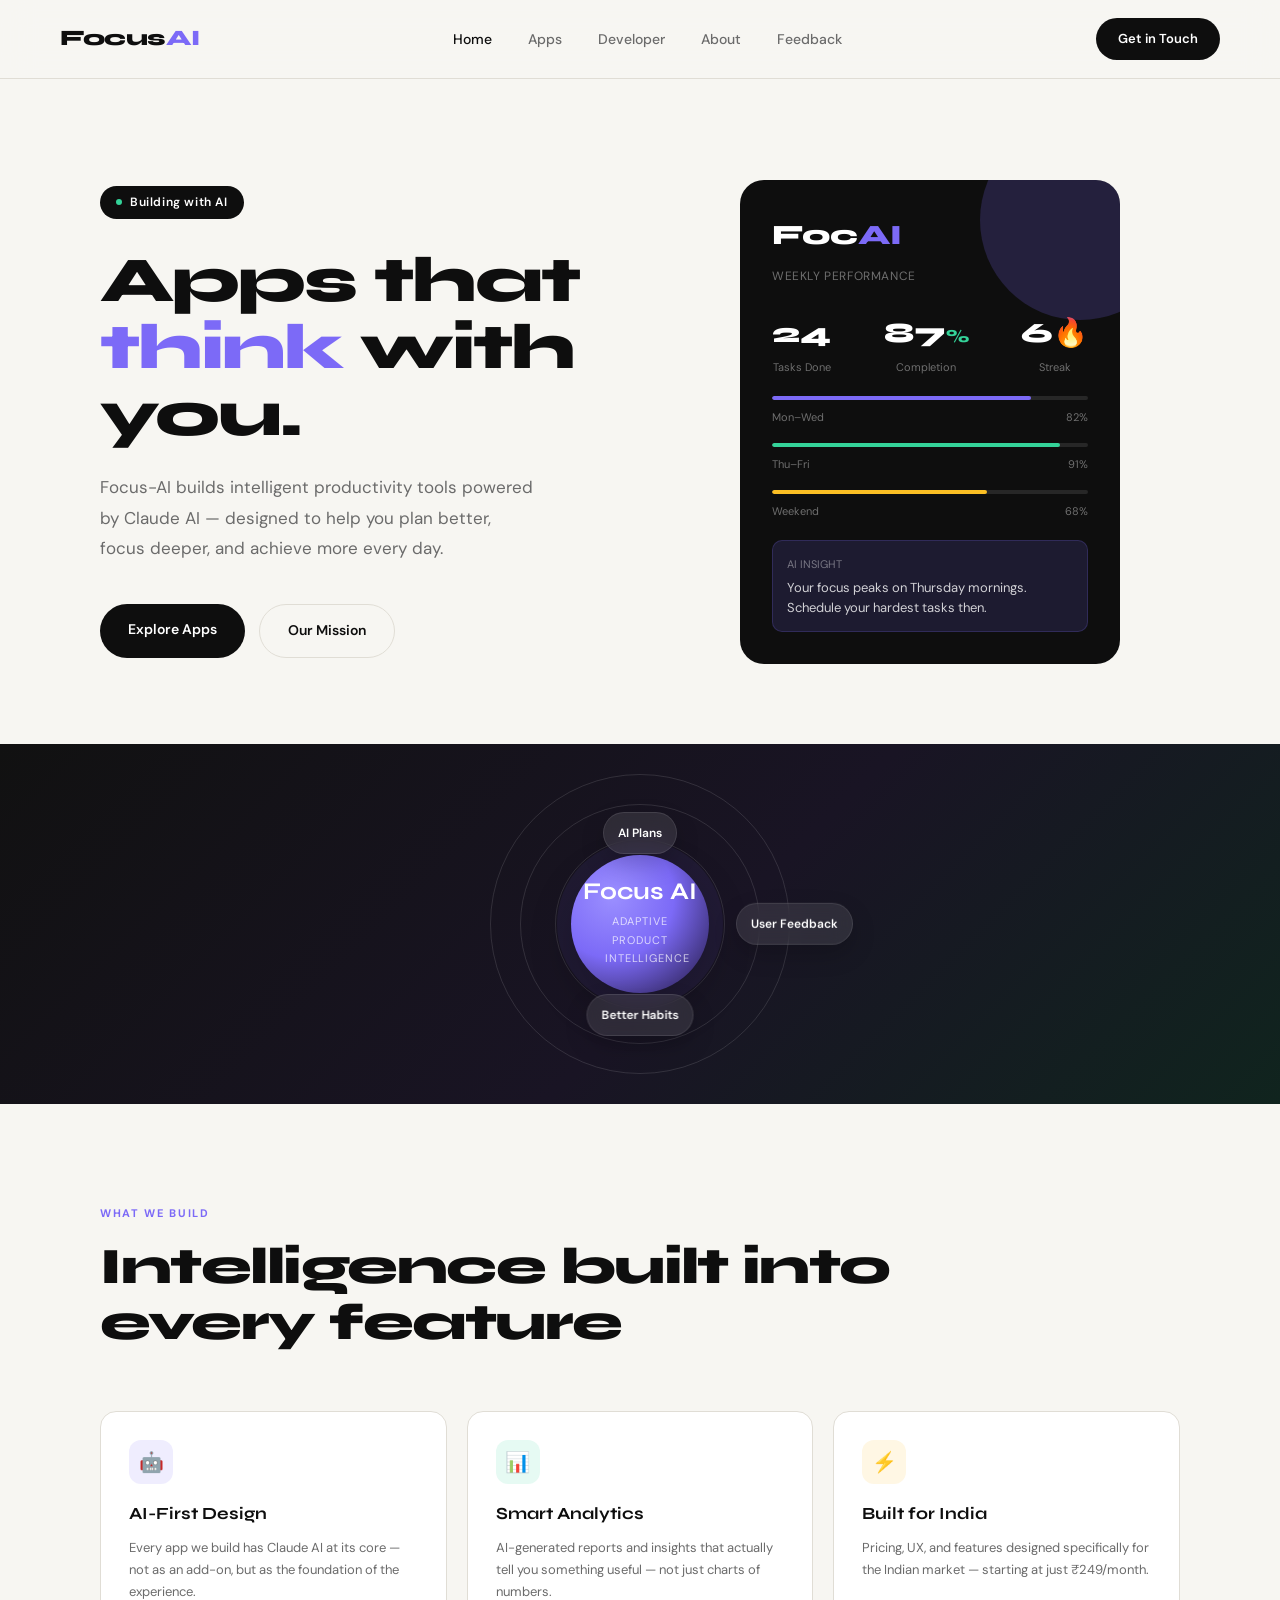
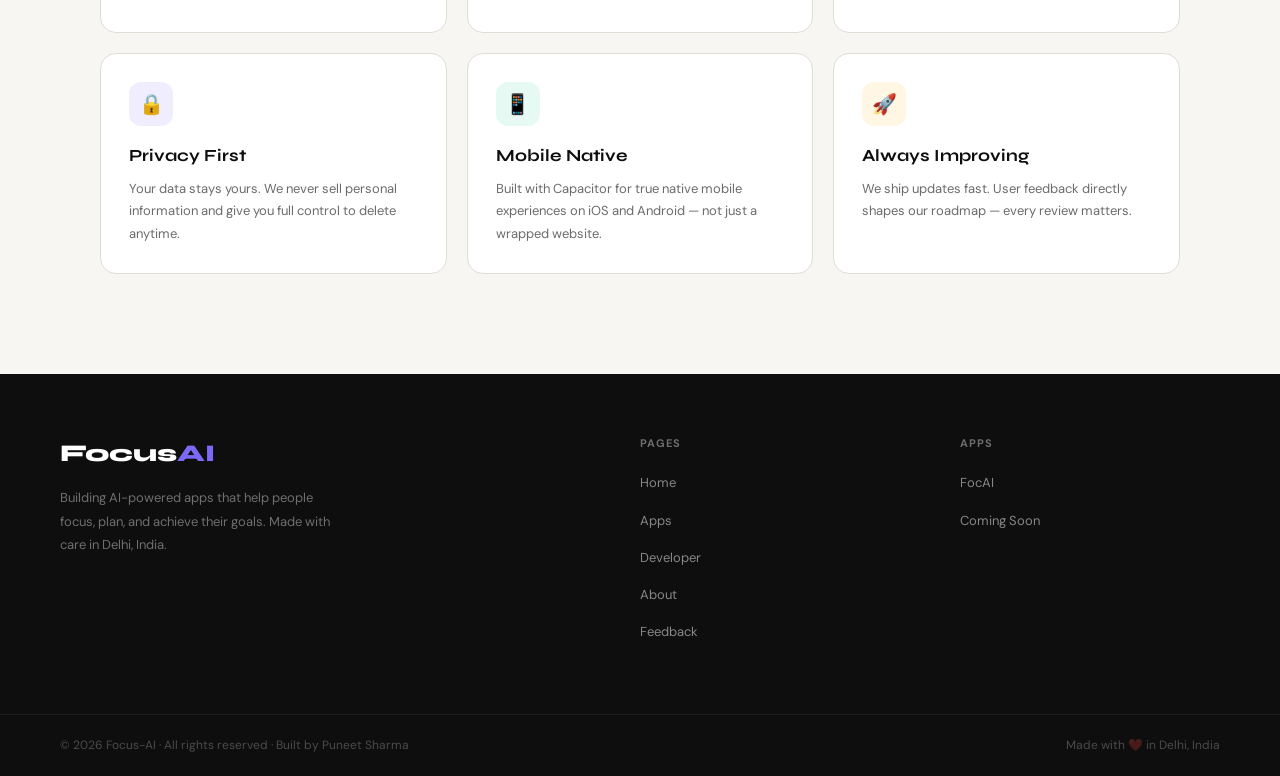
==== index.html @ 070edc81 "First changes" ====
<!DOCTYPE html>
<html lang="en">
<head>
<meta charset="UTF-8"/>
<meta name="viewport" content="width=device-width, initial-scale=1.0"/>
<title>Focus-AI — Building Intelligent Apps</title>
<link href="https://fonts.googleapis.com/css2?family=Syne:wght@400;600;700;800&family=DM+Sans:wght@300;400;500&display=swap" rel="stylesheet"/>
<link rel="stylesheet" href="./styles.css"/>
</head>
<body>
<nav>
  <a class="nav-logo" href="./index.html">Focus<span>AI</span></a>
  <ul class="nav-links">
    <li><a href="./index.html" class="active">Home</a></li>
    <li><a href="./apps.html">Apps</a></li>
    <li><a href="./developer.html">Developer</a></li>
    <li><a href="./about.html">About</a></li>
    <li><a href="./feedback.html">Feedback</a></li>
  </ul>
  <a class="nav-cta" href="./feedback.html">Get in Touch</a>
</nav>

<main class="page">
  <div class="hero">
    <div>
      <div class="hero-badge fade-up"><span></span> Building with AI</div>
      <h1 class="fade-up delay-1">Apps that <em>think</em> with you.</h1>
      <p class="fade-up delay-2">Focus-AI builds intelligent productivity tools powered by Claude AI — designed to help you plan better, focus deeper, and achieve more every day.</p>
      <div class="hero-btns fade-up delay-3">
        <a class="btn-primary" href="./apps.html">Explore Apps</a>
        <a class="btn-secondary" href="./about.html">Our Mission</a>
      </div>
    </div>
    <div class="hero-visual fade-up delay-2">
      <div class="hero-card">
        <div class="hero-card-title">Foc<span>AI</span></div>
        <div class="hero-card-sub">WEEKLY PERFORMANCE</div>
        <div class="hero-stat">
          <div class="stat-item"><div class="stat-num">24</div><div class="stat-label">Tasks Done</div></div>
          <div class="stat-item"><div class="stat-num">87<span style="font-size:18px;color:var(--accent2)">%</span></div><div class="stat-label">Completion</div></div>
          <div class="stat-item"><div class="stat-num">6🔥</div><div class="stat-label">Streak</div></div>
        </div>
        <div style="margin-bottom:6px">
          <div class="hero-bar"><div class="hero-bar-fill bar1" style="--w:82%"></div></div>
          <div class="bar-label"><span>Mon–Wed</span><span>82%</span></div>
        </div>
        <div style="margin-bottom:6px">
          <div class="hero-bar"><div class="hero-bar-fill bar2" style="--w:91%"></div></div>
          <div class="bar-label"><span>Thu–Fri</span><span>91%</span></div>
        </div>
        <div>
          <div class="hero-bar"><div class="hero-bar-fill bar3" style="--w:68%"></div></div>
          <div class="bar-label"><span>Weekend</span><span>68%</span></div>
        </div>
        <div style="margin-top:20px;padding:14px;background:rgba(124,106,247,0.15);border-radius:10px;border:1px solid rgba(124,106,247,0.2)">
          <div style="font-size:11px;color:rgba(255,255,255,0.4);margin-bottom:4px">AI INSIGHT</div>
          <div style="font-size:13px;color:rgba(255,255,255,0.8);line-height:1.5">Your focus peaks on Thursday mornings. Schedule your hardest tasks then.</div>
        </div>
      </div>
    </div>
  </div>

  <div class="stats-strip">
    <div>
        
    </div>
    <div class="signal-graphic" aria-hidden="true">
      <div class="signal-ring ring-one"></div>
      <div class="signal-ring ring-two"></div>
      <div class="signal-ring ring-three"></div>
      <div class="signal-core">
        <strong>Focus AI</strong>
        <span>Adaptive product intelligence</span>
      </div>
      <div class="signal-pill pill-top">AI Plans</div>
      <div class="signal-pill pill-right">User Feedback</div>
      <div class="signal-pill pill-bottom">Better Habits</div>
    </div>

  </div>

  <div class="section">
    <div class="section-tag">What we build</div>
    <div class="section-title">Intelligence built into<br/>every feature</div>
    <div class="features-grid">
      <div class="feature-card"><div class="feature-icon fi-purple">🤖</div><div class="feature-title">AI-First Design</div><div class="feature-desc">Every app we build has Claude AI at its core — not as an add-on, but as the foundation of the experience.</div></div>
      <div class="feature-card"><div class="feature-icon fi-green">📊</div><div class="feature-title">Smart Analytics</div><div class="feature-desc">AI-generated reports and insights that actually tell you something useful — not just charts of numbers.</div></div>
      <div class="feature-card"><div class="feature-icon fi-gold">⚡</div><div class="feature-title">Built for India</div><div class="feature-desc">Pricing, UX, and features designed specifically for the Indian market — starting at just ₹249/month.</div></div>
      <div class="feature-card"><div class="feature-icon fi-purple">🔒</div><div class="feature-title">Privacy First</div><div class="feature-desc">Your data stays yours. We never sell personal information and give you full control to delete anytime.</div></div>
      <div class="feature-card"><div class="feature-icon fi-green">📱</div><div class="feature-title">Mobile Native</div><div class="feature-desc">Built with Capacitor for true native mobile experiences on iOS and Android — not just a wrapped website.</div></div>
      <div class="feature-card"><div class="feature-icon fi-gold">🚀</div><div class="feature-title">Always Improving</div><div class="feature-desc">We ship updates fast. User feedback directly shapes our roadmap — every review matters.</div></div>
    </div>
  </div>
</main>

<footer>
  <div><div class="footer-brand-name">Focus<span>AI</span></div><div class="footer-desc">Building AI-powered apps that help people focus, plan, and achieve their goals. Made with care in Delhi, India.</div></div>
  <div><div class="footer-col-title">Pages</div><ul class="footer-links"><li><a href="./index.html">Home</a></li><li><a href="./apps.html">Apps</a></li><li><a href="./developer.html">Developer</a></li><li><a href="./about.html">About</a></li><li><a href="./feedback.html">Feedback</a></li></ul></div>
  <div><div class="footer-col-title">Apps</div><ul class="footer-links"><li><a href="./apps.html">FocAI</a></li><li><a href="./feedback.html">Coming Soon</a></li></ul></div>
</footer>
<div class="footer-bottom"><div class="footer-copy">© 2026 Focus-AI · All rights reserved · Built by Puneet Sharma</div><div class="footer-copy">Made with ❤️ in Delhi, India</div></div>
</body>
</html>
---- styles.css ----
*,*::before,*::after{box-sizing:border-box;margin:0;padding:0}
:root{--bg:#f7f6f2;--bg2:#eeeae0;--card:#ffffff;--dark:#0e0e0e;--dark2:#1a1a1a;--accent:#7c6af7;--accent2:#34d399;--text:#1a1a1a;--muted:#6b6b6b;--border:#e0ddd5;--font-display:'Syne',sans-serif;--font-body:'DM Sans',sans-serif;--radius:16px;--shadow:0 4px 32px rgba(0,0,0,0.08)}
html{scroll-behavior:smooth}
body{font-family:var(--font-body);background:var(--bg);color:var(--text);overflow-x:hidden;font-size:16px;line-height:1.7}
a{color:inherit}
nav{position:fixed;top:0;left:0;right:0;z-index:100;display:flex;align-items:center;justify-content:space-between;padding:18px 60px;background:rgba(247,246,242,0.85);backdrop-filter:blur(16px);border-bottom:1px solid var(--border);transition:all 0.3s}
.nav-logo{font-family:var(--font-display);font-size:22px;font-weight:800;color:var(--dark);text-decoration:none;letter-spacing:-0.5px}
.nav-logo span{color:var(--accent)}
.nav-links{display:flex;gap:36px;list-style:none}
.nav-links a{font-size:14px;font-weight:500;color:var(--muted);text-decoration:none;transition:color 0.2s}
.nav-links a:hover,.nav-links a.active{color:var(--dark)}
.nav-cta{background:var(--dark);color:#fff;border:none;padding:10px 22px;border-radius:50px;font-family:var(--font-body);font-size:13px;font-weight:600;cursor:pointer;transition:all 0.2s;text-decoration:none}
.nav-cta:hover{background:var(--accent)}
.page{min-height:100vh;padding-top:80px}
.hero{padding:100px 60px 80px;display:grid;grid-template-columns:1fr 1fr;gap:80px;align-items:center;max-width:1200px;margin:0 auto}
.hero-badge{display:inline-flex;align-items:center;gap:8px;background:var(--dark);color:#fff;padding:6px 16px;border-radius:50px;font-size:12px;font-weight:600;margin-bottom:28px;letter-spacing:0.05em}
.hero-badge span{width:6px;height:6px;background:var(--accent2);border-radius:50%;animation:pulse 2s ease infinite}
.hero h1{font-family:var(--font-display);font-size:clamp(42px,5vw,68px);font-weight:800;line-height:1.05;letter-spacing:-2px;color:var(--dark);margin-bottom:24px}
.hero h1 em{font-style:normal;color:var(--accent)}
.hero p{font-size:17px;color:var(--muted);line-height:1.8;margin-bottom:40px;max-width:440px}
.hero-btns{display:flex;gap:14px;flex-wrap:wrap}
.btn-primary{background:var(--dark);color:#fff;padding:14px 28px;border-radius:50px;font-size:14px;font-weight:600;text-decoration:none;transition:all 0.2s;border:none;cursor:pointer;font-family:var(--font-body)}
.btn-primary:hover{background:var(--accent);transform:translateY(-2px)}
.btn-secondary{background:transparent;color:var(--dark);padding:14px 28px;border-radius:50px;font-size:14px;font-weight:600;text-decoration:none;transition:all 0.2s;border:1.5px solid var(--border);cursor:pointer;font-family:var(--font-body)}
.btn-secondary:hover{border-color:var(--dark);transform:translateY(-2px)}
.hero-visual{position:relative;display:flex;align-items:center;justify-content:center}
.hero-card{background:var(--dark);border-radius:24px;padding:32px;width:100%;max-width:380px;position:relative;overflow:hidden}
.hero-card::before{content:'';position:absolute;top:-60px;right:-60px;width:200px;height:200px;border-radius:50%;background:rgba(124,106,247,0.2)}
.hero-card-title{font-family:var(--font-display);font-size:28px;font-weight:800;color:#fff;margin-bottom:6px}
.hero-card-title span{color:var(--accent)}
.hero-card-sub{font-size:12px;color:rgba(255,255,255,0.4);margin-bottom:24px;letter-spacing:0.05em}
.hero-stat{display:flex;justify-content:space-between;margin-bottom:20px}
.stat-item{text-align:center}
.stat-num{font-family:var(--font-display);font-size:28px;font-weight:800;color:#fff}
.stat-label{font-size:11px;color:rgba(255,255,255,0.4)}
.hero-bar{height:4px;background:rgba(255,255,255,0.1);border-radius:4px;margin-bottom:8px;overflow:hidden}
.hero-bar-fill{height:100%;border-radius:4px;animation:fillBar 2s ease forwards}
.bar1{background:var(--accent);width:0%;animation-delay:0.5s}.bar2{background:var(--accent2);width:0%;animation-delay:0.8s}.bar3{background:#fbbf24;width:0%;animation-delay:1.1s}
.bar-label{display:flex;justify-content:space-between;font-size:11px;color:rgba(255,255,255,0.4);margin-bottom:16px}
.stats-strip{background:linear-gradient(135deg,#111111,#191424 55%,#10241e);padding:50px 60px;display:grid;grid-template-columns:minmax(220px,0.9fr) minmax(320px,1.2fr) minmax(220px,0.9fr);gap:32px;align-items:center}
.stats-card{background:rgba(255,255,255,0.06);border:1px solid rgba(255,255,255,0.08);border-radius:22px;padding:28px;backdrop-filter:blur(14px);box-shadow:0 18px 40px rgba(0,0,0,0.2)}
.stats-card-left{text-align:left}
.stats-stack{display:grid;gap:18px}
.strip-copy{font-size:14px;color:rgba(255,255,255,0.68);margin-top:14px;max-width:26ch}
.mini-track{height:10px;border-radius:999px;background:rgba(255,255,255,0.09);margin-top:18px;overflow:hidden}
.mini-track span{display:block;height:100%;border-radius:999px;background:linear-gradient(90deg,var(--accent),var(--accent2))}
.signal-graphic{position:relative;min-height:260px;display:flex;align-items:center;justify-content:center}
.signal-ring{position:absolute;border-radius:50%;border:1px solid rgba(255,255,255,0.12);animation:pulseOrbit 4.8s ease-in-out infinite}
.ring-one{width:170px;height:170px}.ring-two{width:240px;height:240px;animation-delay:0.6s}.ring-three{width:300px;height:300px;animation-delay:1.2s}
.signal-core{position:relative;z-index:2;width:138px;height:138px;border-radius:50%;background:radial-gradient(circle at 30% 30%,#9b8fff,#7c6af7 45%,#20163c 100%);display:flex;flex-direction:column;align-items:center;justify-content:center;text-align:center;box-shadow:0 0 0 14px rgba(124,106,247,0.08),0 18px 40px rgba(0,0,0,0.28)}
.signal-core strong{font-family:var(--font-display);font-size:24px;line-height:1;color:#fff}
.signal-core span{margin-top:8px;font-size:11px;max-width:10ch;color:rgba(255,255,255,0.72);letter-spacing:0.08em;text-transform:uppercase}
.signal-pill{position:absolute;z-index:3;padding:10px 14px;border-radius:999px;background:rgba(255,255,255,0.1);border:1px solid rgba(255,255,255,0.1);font-size:12px;font-weight:600;color:#fff;backdrop-filter:blur(10px);box-shadow:0 10px 25px rgba(0,0,0,0.18)}
.pill-top{top:18px;left:50%;transform:translateX(-50%)}
.pill-right{right:6px;top:50%;transform:translateY(-50%)}
.pill-bottom{bottom:18px;left:50%;transform:translateX(-50%)}
.strip-num{font-family:var(--font-display);font-size:42px;font-weight:800;color:#fff;line-height:1}.strip-num span{color:var(--accent)}.strip-label{font-size:13px;color:rgba(255,255,255,0.45);margin-top:6px;text-transform:uppercase;letter-spacing:0.12em}
.section{padding:100px 60px;max-width:1200px;margin:0 auto}.section-tag{font-size:11px;font-weight:700;color:var(--accent);letter-spacing:0.15em;text-transform:uppercase;margin-bottom:16px}.section-title{font-family:var(--font-display);font-size:clamp(32px,4vw,52px);font-weight:800;letter-spacing:-1.5px;line-height:1.1;color:var(--dark);margin-bottom:16px}.section-sub{font-size:16px;color:var(--muted);max-width:520px;line-height:1.8}
.apps-grid{display:grid;grid-template-columns:repeat(auto-fill,minmax(340px,1fr));gap:24px;margin-top:60px}.app-card{background:var(--card);border:1px solid var(--border);border-radius:var(--radius);padding:32px;transition:all 0.3s;cursor:pointer;position:relative;overflow:hidden}.app-card::before{content:'';position:absolute;top:0;left:0;right:0;height:3px;background:linear-gradient(90deg,var(--accent),var(--accent2));transform:scaleX(0);transform-origin:left;transition:transform 0.3s}.app-card:hover{transform:translateY(-6px);box-shadow:var(--shadow)}.app-card:hover::before{transform:scaleX(1)}
.app-icon{width:56px;height:56px;border-radius:14px;display:flex;align-items:center;justify-content:center;font-size:24px;margin-bottom:20px;background:linear-gradient(135deg,var(--accent),#9b8fff)}
.app-name{font-family:var(--font-display);font-size:22px;font-weight:800;color:var(--dark);margin-bottom:6px}.app-tagline{font-size:13px;color:var(--accent);font-weight:600;margin-bottom:12px}.app-desc{font-size:14px;color:var(--muted);line-height:1.7;margin-bottom:20px}.app-tags{display:flex;gap:8px;flex-wrap:wrap;margin-bottom:24px}
.tag{padding:4px 12px;border-radius:50px;font-size:11px;font-weight:600;background:var(--bg2);color:var(--muted)}.tag.ai{background:rgba(124,106,247,0.1);color:var(--accent)}.tag.prod{background:rgba(52,211,153,0.1);color:#059669}
.app-footer{display:flex;justify-content:space-between;align-items:center;gap:12px}.app-status{display:flex;align-items:center;gap:6px;font-size:12px;font-weight:600}.status-dot{width:6px;height:6px;border-radius:50%;background:var(--accent2)}.app-links{display:flex;gap:10px;flex-wrap:wrap}.app-link{padding:7px 16px;border-radius:50px;font-size:12px;font-weight:600;text-decoration:none;transition:all 0.2s}.app-link.primary{background:var(--dark);color:#fff}.app-link.primary:hover{background:var(--accent)}.app-link.ghost{border:1.5px solid var(--border);color:var(--muted);background:transparent}.app-link.ghost:hover{border-color:var(--dark);color:var(--dark)}
.features-grid{display:grid;grid-template-columns:repeat(3,1fr);gap:20px;margin-top:60px}.feature-card{background:var(--card);border:1px solid var(--border);border-radius:var(--radius);padding:28px;transition:all 0.3s}.feature-card:hover{transform:translateY(-4px);box-shadow:var(--shadow)}.feature-icon{width:44px;height:44px;border-radius:12px;display:flex;align-items:center;justify-content:center;margin-bottom:16px;font-size:20px}.fi-purple{background:rgba(124,106,247,0.12)}.fi-green{background:rgba(52,211,153,0.12)}.fi-gold{background:rgba(251,191,36,0.12)}.feature-title{font-family:var(--font-display);font-size:17px;font-weight:700;color:var(--dark);margin-bottom:8px}.feature-desc{font-size:13px;color:var(--muted);line-height:1.7}
.dev-hero{padding:100px 60px 60px;max-width:1200px;margin:0 auto;display:grid;grid-template-columns:1fr 1fr;gap:80px;align-items:center}.dev-photo{width:100%;aspect-ratio:1;border-radius:24px;background:linear-gradient(135deg,var(--dark),#2d2d2d);display:flex;align-items:center;justify-content:center;font-size:80px;position:relative;overflow:hidden}.dev-photo::after{content:'PS';position:absolute;font-family:var(--font-display);font-size:120px;font-weight:800;color:rgba(255,255,255,0.04)}.dev-initials{font-family:var(--font-display);font-size:72px;font-weight:800;color:#fff;z-index:1;background:linear-gradient(135deg,var(--accent),var(--accent2));-webkit-background-clip:text;-webkit-text-fill-color:transparent}.dev-name{font-family:var(--font-display);font-size:clamp(36px,5vw,58px);font-weight:800;letter-spacing:-2px;color:var(--dark);margin-bottom:8px}.dev-title{font-size:16px;color:var(--accent);font-weight:600;margin-bottom:20px}.dev-bio{font-size:16px;color:var(--muted);line-height:1.9;margin-bottom:32px}.dev-skills{display:flex;flex-wrap:wrap;gap:10px;margin-bottom:32px}.skill{padding:6px 16px;border-radius:50px;font-size:12px;font-weight:600;background:var(--dark);color:#fff}.dev-links{display:flex;gap:14px;flex-wrap:wrap}.dev-link{display:flex;align-items:center;gap:8px;padding:10px 20px;border-radius:50px;font-size:13px;font-weight:600;text-decoration:none;transition:all 0.2s;border:1.5px solid var(--border);color:var(--dark)}.dev-link:hover{background:var(--dark);color:#fff;border-color:var(--dark)}.dev-stats{display:grid;grid-template-columns:repeat(3,1fr);gap:20px;padding:60px;background:var(--dark);border-radius:0}.dev-stat{text-align:center}.dev-stat-num{font-family:var(--font-display);font-size:42px;font-weight:800;color:#fff}.dev-stat-num span{color:var(--accent)}.dev-stat-label{font-size:12px;color:rgba(255,255,255,0.4);margin-top:4px}
.feedback-wrap{padding:100px 60px;max-width:800px;margin:0 auto}.feedback-header{text-align:center;margin-bottom:60px}.feedback-form{background:var(--card);border:1px solid var(--border);border-radius:24px;padding:48px}.form-row{display:grid;grid-template-columns:1fr 1fr;gap:20px;margin-bottom:20px}.form-group{margin-bottom:20px}label{display:block;font-size:12px;font-weight:700;color:var(--dark);margin-bottom:8px;text-transform:uppercase;letter-spacing:0.05em}input,textarea,select{width:100%;padding:14px 18px;border-radius:12px;border:1.5px solid var(--border);background:var(--bg);font-family:var(--font-body);font-size:14px;color:var(--text);outline:none;transition:border-color 0.2s}input:focus,textarea:focus,select:focus{border-color:var(--accent)}textarea{resize:vertical;min-height:140px}.rating-row{display:flex;gap:10px;margin-bottom:20px}.rating-btn{flex:1;padding:12px;border-radius:12px;border:1.5px solid var(--border);background:var(--bg);font-size:20px;cursor:pointer;transition:all 0.2s;font-family:var(--font-body)}.rating-btn:hover,.rating-btn.selected{border-color:var(--accent);background:rgba(124,106,247,0.08);transform:translateY(-2px)}.submit-btn{width:100%;padding:16px;border-radius:50px;border:none;background:var(--dark);color:#fff;font-family:var(--font-display);font-size:16px;font-weight:700;cursor:pointer;transition:all 0.2s}.submit-btn:hover{background:var(--accent);transform:translateY(-2px)}.success-msg{display:none;text-align:center;padding:32px;background:rgba(52,211,153,0.1);border-radius:16px;border:1px solid rgba(52,211,153,0.3);margin-top:24px}.success-msg.show{display:block}.success-msg h3{font-family:var(--font-display);font-size:22px;color:var(--dark);margin-bottom:8px}.success-msg p{color:var(--muted);font-size:14px}
.about-hero{padding:100px 60px 60px;max-width:1200px;margin:0 auto;text-align:center}.about-hero h1{font-family:var(--font-display);font-size:clamp(40px,5vw,72px);font-weight:800;letter-spacing:-2px;color:var(--dark);margin-bottom:24px;line-height:1.05}.about-hero p{font-size:18px;color:var(--muted);max-width:600px;margin:0 auto 60px;line-height:1.8}.about-mission{background:var(--dark);border-radius:24px;padding:60px;max-width:1080px;margin:0 auto 80px;display:grid;grid-template-columns:1fr 1fr;gap:60px;align-items:center}.mission-label{font-size:11px;font-weight:700;color:rgba(255,255,255,0.4);letter-spacing:0.15em;text-transform:uppercase;margin-bottom:16px}.mission-text{font-family:var(--font-display);font-size:28px;font-weight:800;color:#fff;line-height:1.3;letter-spacing:-0.5px}.mission-desc{font-size:15px;color:rgba(255,255,255,0.5);line-height:1.8}.values-grid{display:grid;grid-template-columns:repeat(2,1fr);gap:20px;max-width:1080px;margin:0 auto 80px;padding:0 60px}.value-card{background:var(--card);border:1px solid var(--border);border-radius:var(--radius);padding:32px}.value-num{font-family:var(--font-display);font-size:48px;font-weight:800;color:var(--bg2);line-height:1;margin-bottom:16px}.value-title{font-family:var(--font-display);font-size:20px;font-weight:800;color:var(--dark);margin-bottom:10px}.value-desc{font-size:14px;color:var(--muted);line-height:1.7}.tech-stack{padding:60px;background:var(--dark);text-align:center}.tech-title{font-family:var(--font-display);font-size:32px;font-weight:800;color:#fff;margin-bottom:40px;letter-spacing:-1px}.tech-grid{display:flex;flex-wrap:wrap;gap:12px;justify-content:center;max-width:800px;margin:0 auto}.tech-pill{padding:10px 20px;border-radius:50px;font-size:13px;font-weight:600;border:1px solid rgba(255,255,255,0.12);color:rgba(255,255,255,0.7);transition:all 0.2s;cursor:default}.tech-pill:hover{border-color:var(--accent);color:#fff}
footer{background:var(--dark);padding:60px;display:grid;grid-template-columns:2fr 1fr 1fr;gap:60px}.footer-brand-name{font-family:var(--font-display);font-size:24px;font-weight:800;color:#fff;margin-bottom:12px}.footer-brand-name span{color:var(--accent)}.footer-desc{font-size:13px;color:rgba(255,255,255,0.4);line-height:1.8;max-width:280px}.footer-col-title{font-size:11px;font-weight:700;color:rgba(255,255,255,0.4);letter-spacing:0.1em;text-transform:uppercase;margin-bottom:16px}.footer-links{list-style:none}.footer-links li{margin-bottom:10px}.footer-links a{font-size:13px;color:rgba(255,255,255,0.5);text-decoration:none;transition:color 0.2s}.footer-links a:hover{color:#fff}.footer-bottom{background:var(--dark);padding:20px 60px;border-top:1px solid rgba(255,255,255,0.06);display:flex;justify-content:space-between;align-items:center}.footer-copy{font-size:12px;color:rgba(255,255,255,0.25)}
@keyframes pulse{0%,100%{opacity:1}50%{opacity:0.4}}@keyframes fillBar{to{width:var(--w)}}@keyframes fadeUp{from{opacity:0;transform:translateY(24px)}to{opacity:1;transform:translateY(0)}}@keyframes pulseOrbit{0%,100%{transform:scale(1);opacity:0.55}50%{transform:scale(1.05);opacity:1}}.fade-up{animation:fadeUp 0.6s ease both}.delay-1{animation-delay:0.1s}.delay-2{animation-delay:0.2s}.delay-3{animation-delay:0.3s}
@media(max-width:768px){nav{padding:16px 20px}.nav-links{display:none}.hero,.dev-hero{grid-template-columns:1fr;padding:80px 20px 40px;gap:40px}.hero-visual{order:-1}.stats-strip{grid-template-columns:1fr;padding:40px 20px}.signal-graphic{order:-1;min-height:220px}.pill-right{right:18px;top:auto;bottom:84px;transform:none}.section{padding:60px 20px}.features-grid{grid-template-columns:1fr}.apps-grid{grid-template-columns:1fr}.feedback-wrap{padding:80px 20px}.feedback-form{padding:28px 20px}.form-row{grid-template-columns:1fr}.about-hero{padding:80px 20px 40px}.about-mission{grid-template-columns:1fr;padding:32px}.values-grid{grid-template-columns:1fr;padding:0 20px}footer{grid-template-columns:1fr;padding:40px 20px;gap:32px}.footer-bottom{padding:16px 20px;flex-direction:column;gap:8px;text-align:center}.dev-stats{grid-template-columns:repeat(3,1fr);padding:32px 20px}.tech-stack{padding:40px 20px}}
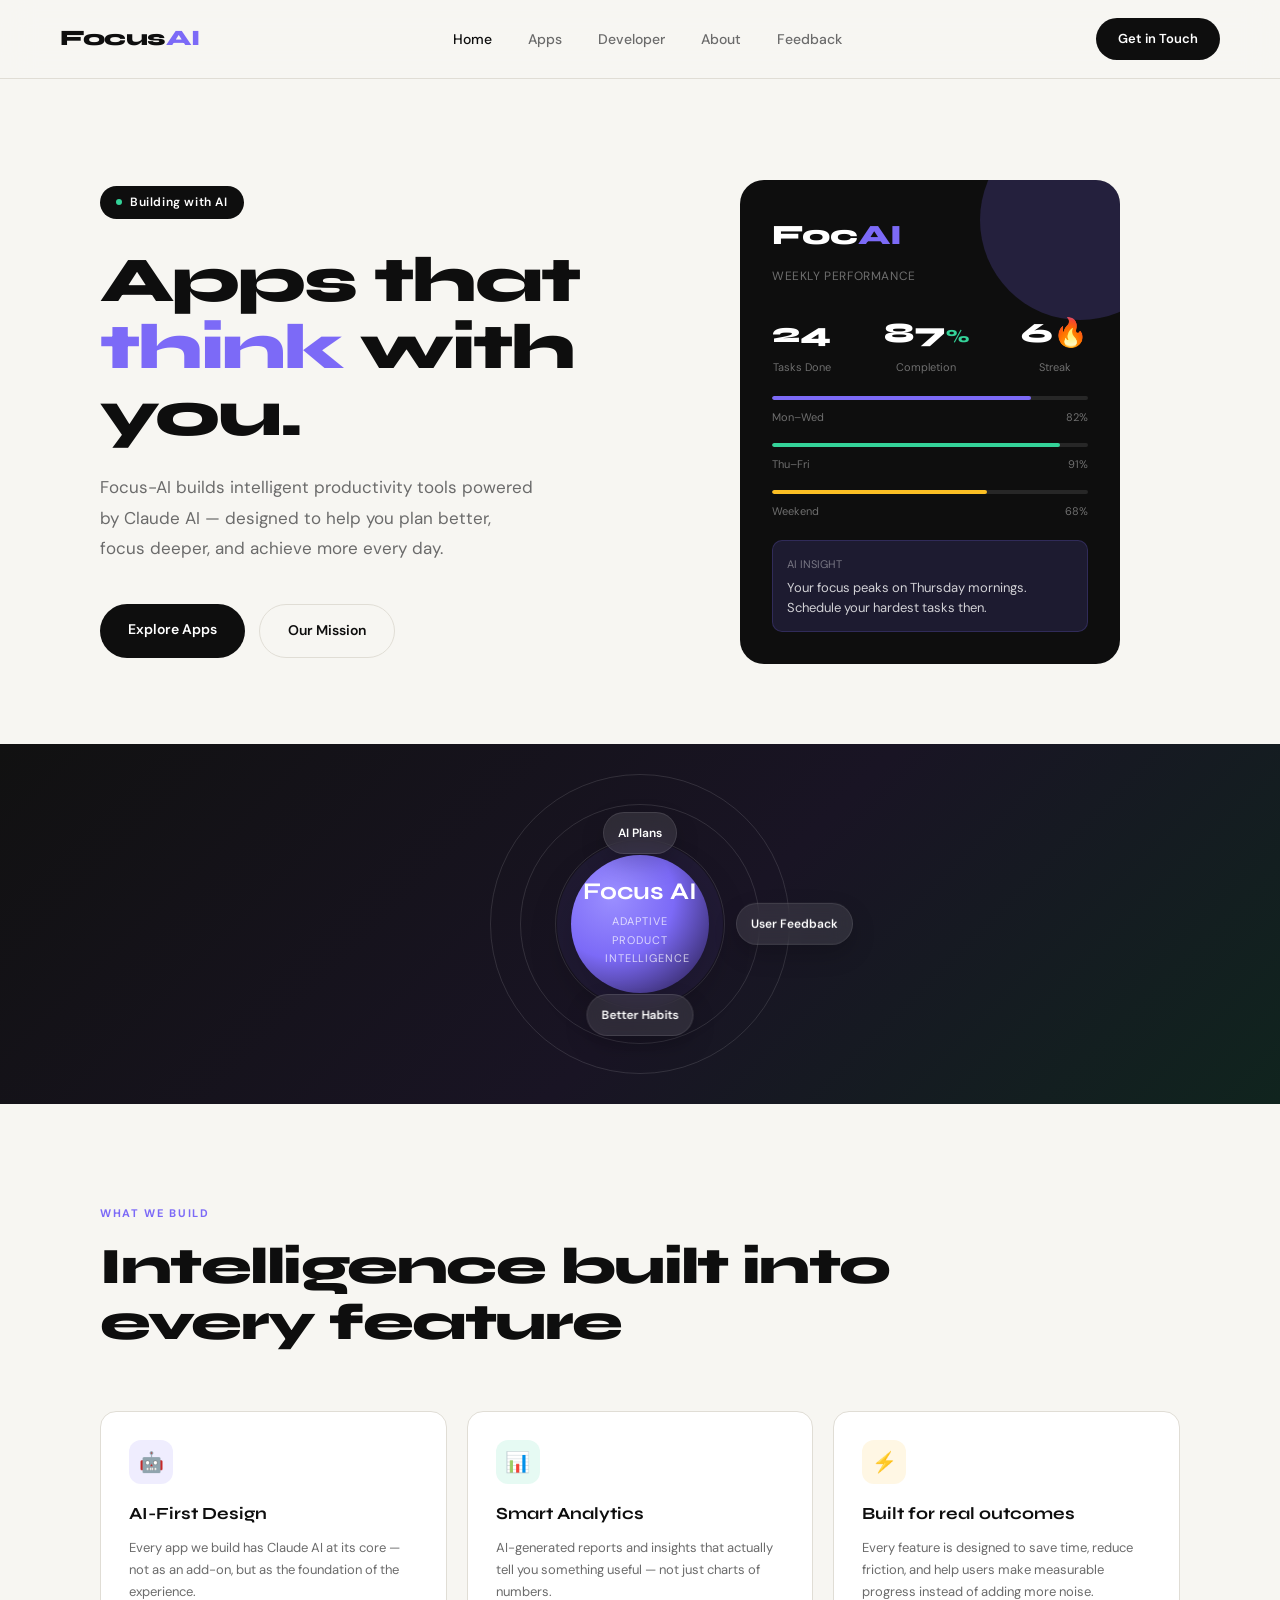
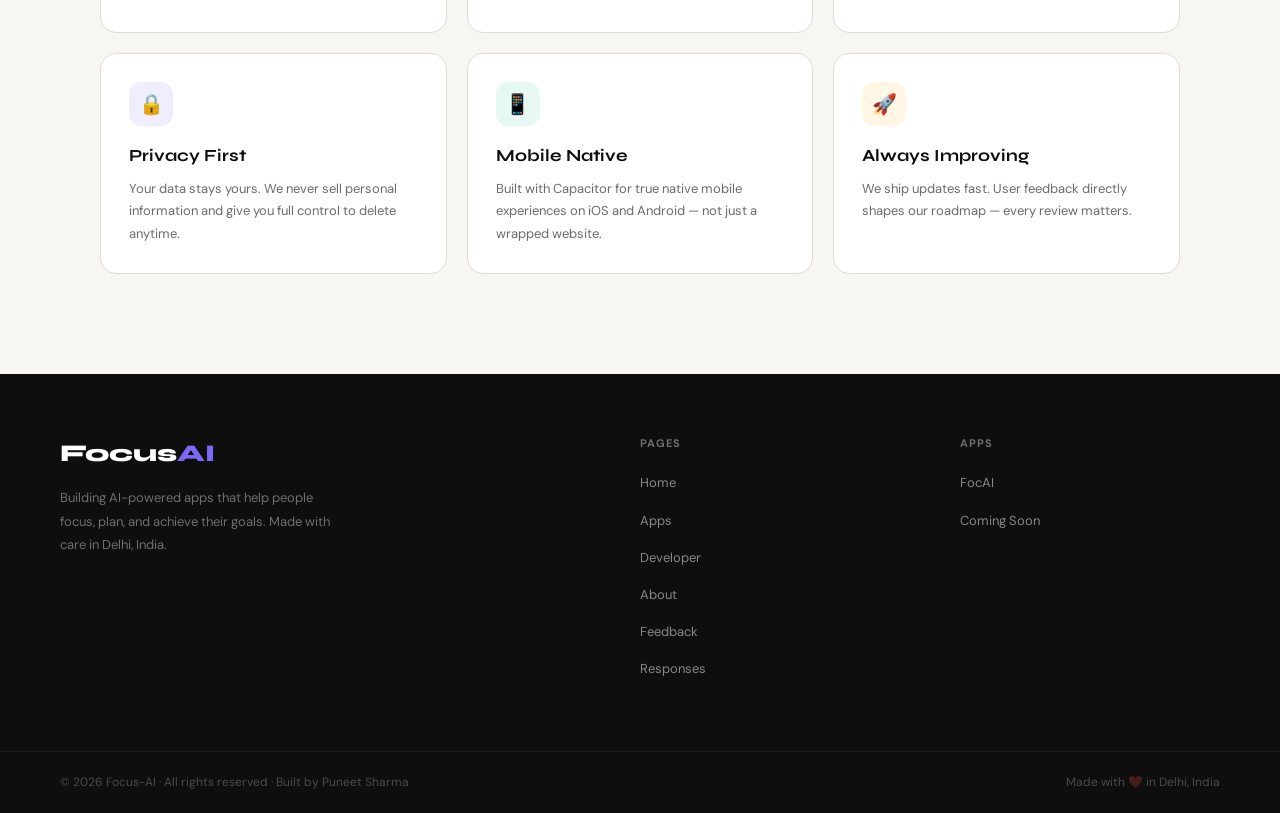
==== commit ae3f2ea0: "web changes" ====
--- a/index.html
+++ b/index.html
@@ -85,7 +85,7 @@
     <div class="features-grid">
       <div class="feature-card"><div class="feature-icon fi-purple">🤖</div><div class="feature-title">AI-First Design</div><div class="feature-desc">Every app we build has Claude AI at its core — not as an add-on, but as the foundation of the experience.</div></div>
       <div class="feature-card"><div class="feature-icon fi-green">📊</div><div class="feature-title">Smart Analytics</div><div class="feature-desc">AI-generated reports and insights that actually tell you something useful — not just charts of numbers.</div></div>
-      <div class="feature-card"><div class="feature-icon fi-gold">⚡</div><div class="feature-title">Built for India</div><div class="feature-desc">Pricing, UX, and features designed specifically for the Indian market — starting at just ₹249/month.</div></div>
+      <div class="feature-card"><div class="feature-icon fi-gold">⚡</div><div class="feature-title">Built for real outcomes</div><div class="feature-desc">Every feature is designed to save time, reduce friction, and help users make measurable progress instead of adding more noise.</div></div>
       <div class="feature-card"><div class="feature-icon fi-purple">🔒</div><div class="feature-title">Privacy First</div><div class="feature-desc">Your data stays yours. We never sell personal information and give you full control to delete anytime.</div></div>
       <div class="feature-card"><div class="feature-icon fi-green">📱</div><div class="feature-title">Mobile Native</div><div class="feature-desc">Built with Capacitor for true native mobile experiences on iOS and Android — not just a wrapped website.</div></div>
       <div class="feature-card"><div class="feature-icon fi-gold">🚀</div><div class="feature-title">Always Improving</div><div class="feature-desc">We ship updates fast. User feedback directly shapes our roadmap — every review matters.</div></div>
@@ -95,7 +95,7 @@
 
 <footer>
   <div><div class="footer-brand-name">Focus<span>AI</span></div><div class="footer-desc">Building AI-powered apps that help people focus, plan, and achieve their goals. Made with care in Delhi, India.</div></div>
-  <div><div class="footer-col-title">Pages</div><ul class="footer-links"><li><a href="./index.html">Home</a></li><li><a href="./apps.html">Apps</a></li><li><a href="./developer.html">Developer</a></li><li><a href="./about.html">About</a></li><li><a href="./feedback.html">Feedback</a></li></ul></div>
+  <div><div class="footer-col-title">Pages</div><ul class="footer-links"><li><a href="./index.html">Home</a></li><li><a href="./apps.html">Apps</a></li><li><a href="./developer.html">Developer</a></li><li><a href="./about.html">About</a></li><li><a href="./feedback.html">Feedback</a></li><li><a href="./responses.html">Responses</a></li></ul></div>
   <div><div class="footer-col-title">Apps</div><ul class="footer-links"><li><a href="./apps.html">FocAI</a></li><li><a href="./feedback.html">Coming Soon</a></li></ul></div>
 </footer>
 <div class="footer-bottom"><div class="footer-copy">© 2026 Focus-AI · All rights reserved · Built by Puneet Sharma</div><div class="footer-copy">Made with ❤️ in Delhi, India</div></div>
--- a/styles.css
+++ b/styles.css
@@ -63,8 +63,9 @@
 .app-footer{display:flex;justify-content:space-between;align-items:center;gap:12px}.app-status{display:flex;align-items:center;gap:6px;font-size:12px;font-weight:600}.status-dot{width:6px;height:6px;border-radius:50%;background:var(--accent2)}.app-links{display:flex;gap:10px;flex-wrap:wrap}.app-link{padding:7px 16px;border-radius:50px;font-size:12px;font-weight:600;text-decoration:none;transition:all 0.2s}.app-link.primary{background:var(--dark);color:#fff}.app-link.primary:hover{background:var(--accent)}.app-link.ghost{border:1.5px solid var(--border);color:var(--muted);background:transparent}.app-link.ghost:hover{border-color:var(--dark);color:var(--dark)}
 .features-grid{display:grid;grid-template-columns:repeat(3,1fr);gap:20px;margin-top:60px}.feature-card{background:var(--card);border:1px solid var(--border);border-radius:var(--radius);padding:28px;transition:all 0.3s}.feature-card:hover{transform:translateY(-4px);box-shadow:var(--shadow)}.feature-icon{width:44px;height:44px;border-radius:12px;display:flex;align-items:center;justify-content:center;margin-bottom:16px;font-size:20px}.fi-purple{background:rgba(124,106,247,0.12)}.fi-green{background:rgba(52,211,153,0.12)}.fi-gold{background:rgba(251,191,36,0.12)}.feature-title{font-family:var(--font-display);font-size:17px;font-weight:700;color:var(--dark);margin-bottom:8px}.feature-desc{font-size:13px;color:var(--muted);line-height:1.7}
 .dev-hero{padding:100px 60px 60px;max-width:1200px;margin:0 auto;display:grid;grid-template-columns:1fr 1fr;gap:80px;align-items:center}.dev-photo{width:100%;aspect-ratio:1;border-radius:24px;background:linear-gradient(135deg,var(--dark),#2d2d2d);display:flex;align-items:center;justify-content:center;font-size:80px;position:relative;overflow:hidden}.dev-photo::after{content:'PS';position:absolute;font-family:var(--font-display);font-size:120px;font-weight:800;color:rgba(255,255,255,0.04)}.dev-initials{font-family:var(--font-display);font-size:72px;font-weight:800;color:#fff;z-index:1;background:linear-gradient(135deg,var(--accent),var(--accent2));-webkit-background-clip:text;-webkit-text-fill-color:transparent}.dev-name{font-family:var(--font-display);font-size:clamp(36px,5vw,58px);font-weight:800;letter-spacing:-2px;color:var(--dark);margin-bottom:8px}.dev-title{font-size:16px;color:var(--accent);font-weight:600;margin-bottom:20px}.dev-bio{font-size:16px;color:var(--muted);line-height:1.9;margin-bottom:32px}.dev-skills{display:flex;flex-wrap:wrap;gap:10px;margin-bottom:32px}.skill{padding:6px 16px;border-radius:50px;font-size:12px;font-weight:600;background:var(--dark);color:#fff}.dev-links{display:flex;gap:14px;flex-wrap:wrap}.dev-link{display:flex;align-items:center;gap:8px;padding:10px 20px;border-radius:50px;font-size:13px;font-weight:600;text-decoration:none;transition:all 0.2s;border:1.5px solid var(--border);color:var(--dark)}.dev-link:hover{background:var(--dark);color:#fff;border-color:var(--dark)}.dev-stats{display:grid;grid-template-columns:repeat(3,1fr);gap:20px;padding:60px;background:var(--dark);border-radius:0}.dev-stat{text-align:center}.dev-stat-num{font-family:var(--font-display);font-size:42px;font-weight:800;color:#fff}.dev-stat-num span{color:var(--accent)}.dev-stat-label{font-size:12px;color:rgba(255,255,255,0.4);margin-top:4px}
-.feedback-wrap{padding:100px 60px;max-width:800px;margin:0 auto}.feedback-header{text-align:center;margin-bottom:60px}.feedback-form{background:var(--card);border:1px solid var(--border);border-radius:24px;padding:48px}.form-row{display:grid;grid-template-columns:1fr 1fr;gap:20px;margin-bottom:20px}.form-group{margin-bottom:20px}label{display:block;font-size:12px;font-weight:700;color:var(--dark);margin-bottom:8px;text-transform:uppercase;letter-spacing:0.05em}input,textarea,select{width:100%;padding:14px 18px;border-radius:12px;border:1.5px solid var(--border);background:var(--bg);font-family:var(--font-body);font-size:14px;color:var(--text);outline:none;transition:border-color 0.2s}input:focus,textarea:focus,select:focus{border-color:var(--accent)}textarea{resize:vertical;min-height:140px}.rating-row{display:flex;gap:10px;margin-bottom:20px}.rating-btn{flex:1;padding:12px;border-radius:12px;border:1.5px solid var(--border);background:var(--bg);font-size:20px;cursor:pointer;transition:all 0.2s;font-family:var(--font-body)}.rating-btn:hover,.rating-btn.selected{border-color:var(--accent);background:rgba(124,106,247,0.08);transform:translateY(-2px)}.submit-btn{width:100%;padding:16px;border-radius:50px;border:none;background:var(--dark);color:#fff;font-family:var(--font-display);font-size:16px;font-weight:700;cursor:pointer;transition:all 0.2s}.submit-btn:hover{background:var(--accent);transform:translateY(-2px)}.success-msg{display:none;text-align:center;padding:32px;background:rgba(52,211,153,0.1);border-radius:16px;border:1px solid rgba(52,211,153,0.3);margin-top:24px}.success-msg.show{display:block}.success-msg h3{font-family:var(--font-display);font-size:22px;color:var(--dark);margin-bottom:8px}.success-msg p{color:var(--muted);font-size:14px}
-.about-hero{padding:100px 60px 60px;max-width:1200px;margin:0 auto;text-align:center}.about-hero h1{font-family:var(--font-display);font-size:clamp(40px,5vw,72px);font-weight:800;letter-spacing:-2px;color:var(--dark);margin-bottom:24px;line-height:1.05}.about-hero p{font-size:18px;color:var(--muted);max-width:600px;margin:0 auto 60px;line-height:1.8}.about-mission{background:var(--dark);border-radius:24px;padding:60px;max-width:1080px;margin:0 auto 80px;display:grid;grid-template-columns:1fr 1fr;gap:60px;align-items:center}.mission-label{font-size:11px;font-weight:700;color:rgba(255,255,255,0.4);letter-spacing:0.15em;text-transform:uppercase;margin-bottom:16px}.mission-text{font-family:var(--font-display);font-size:28px;font-weight:800;color:#fff;line-height:1.3;letter-spacing:-0.5px}.mission-desc{font-size:15px;color:rgba(255,255,255,0.5);line-height:1.8}.values-grid{display:grid;grid-template-columns:repeat(2,1fr);gap:20px;max-width:1080px;margin:0 auto 80px;padding:0 60px}.value-card{background:var(--card);border:1px solid var(--border);border-radius:var(--radius);padding:32px}.value-num{font-family:var(--font-display);font-size:48px;font-weight:800;color:var(--bg2);line-height:1;margin-bottom:16px}.value-title{font-family:var(--font-display);font-size:20px;font-weight:800;color:var(--dark);margin-bottom:10px}.value-desc{font-size:14px;color:var(--muted);line-height:1.7}.tech-stack{padding:60px;background:var(--dark);text-align:center}.tech-title{font-family:var(--font-display);font-size:32px;font-weight:800;color:#fff;margin-bottom:40px;letter-spacing:-1px}.tech-grid{display:flex;flex-wrap:wrap;gap:12px;justify-content:center;max-width:800px;margin:0 auto}.tech-pill{padding:10px 20px;border-radius:50px;font-size:13px;font-weight:600;border:1px solid rgba(255,255,255,0.12);color:rgba(255,255,255,0.7);transition:all 0.2s;cursor:default}.tech-pill:hover{border-color:var(--accent);color:#fff}
+.feedback-wrap{padding:100px 60px;max-width:800px;margin:0 auto}.feedback-header{text-align:center;margin-bottom:60px}.feedback-form{background:var(--card);border:1px solid var(--border);border-radius:24px;padding:48px}.form-row{display:grid;grid-template-columns:1fr 1fr;gap:20px;margin-bottom:20px}.form-group{margin-bottom:20px}label{display:block;font-size:12px;font-weight:700;color:var(--dark);margin-bottom:8px;text-transform:uppercase;letter-spacing:0.05em}input,textarea,select{width:100%;padding:14px 18px;border-radius:12px;border:1.5px solid var(--border);background:var(--bg);font-family:var(--font-body);font-size:14px;color:var(--text);outline:none;transition:border-color 0.2s}input:focus,textarea:focus,select:focus{border-color:var(--accent)}textarea{resize:vertical;min-height:140px}.rating-row{display:flex;gap:10px;margin-bottom:20px}.rating-btn{flex:1;padding:12px;border-radius:12px;border:1.5px solid var(--border);background:var(--bg);font-size:20px;cursor:pointer;transition:all 0.2s;font-family:var(--font-body)}.rating-btn:hover,.rating-btn.selected{border-color:var(--accent);background:rgba(124,106,247,0.08);transform:translateY(-2px)}.submit-btn{width:100%;padding:16px;border-radius:50px;border:none;background:var(--dark);color:#fff;font-family:var(--font-display);font-size:16px;font-weight:700;cursor:pointer;transition:all 0.2s}.submit-btn:hover{background:var(--accent);transform:translateY(-2px)}.submit-btn:disabled{opacity:0.65;cursor:wait;transform:none}.form-helper{margin-top:14px;font-size:13px;color:var(--muted);text-align:center}.success-msg{display:none;text-align:center;padding:32px;background:rgba(52,211,153,0.1);border-radius:16px;border:1px solid rgba(52,211,153,0.3);margin-top:24px}.success-msg.show{display:block}.success-msg.is-error{background:rgba(229,92,92,0.1);border-color:rgba(229,92,92,0.28)}.success-msg h3{font-family:var(--font-display);font-size:22px;color:var(--dark);margin-bottom:8px}.success-msg p{color:var(--muted);font-size:14px}
+.responses-wrap{padding:100px 60px;max-width:1240px;margin:0 auto}.responses-header{text-align:center;margin-bottom:24px}.responses-toolbar{display:flex;justify-content:flex-end;margin-bottom:20px}.responses-logout{padding:10px 18px}.responses-empty{background:var(--card);border:1px dashed var(--border);border-radius:24px;padding:38px;text-align:center;color:var(--muted)}.responses-table-wrap{margin-top:20px;background:var(--card);border:1px solid var(--border);border-radius:24px;box-shadow:var(--shadow);overflow:auto}.responses-table{width:100%;border-collapse:collapse;min-width:980px}.responses-table th,.responses-table td{padding:18px 20px;text-align:left;vertical-align:top;border-bottom:1px solid var(--border)}.responses-table th{font-size:12px;font-weight:800;letter-spacing:0.08em;text-transform:uppercase;color:var(--muted);background:rgba(238,234,224,0.55)}.responses-table td{font-size:14px;color:var(--text);line-height:1.7}.responses-table tbody tr:last-child td{border-bottom:none}.responses-table tbody tr:hover{background:rgba(124,106,247,0.04)}.response-message-cell{min-width:280px;white-space:pre-wrap}.responses-login-wrap{padding:100px 20px;min-height:calc(100vh - 80px);display:flex;align-items:center;justify-content:center}.responses-login-card{width:100%;max-width:520px;background:var(--card);border:1px solid var(--border);border-radius:24px;padding:40px;box-shadow:var(--shadow)}.responses-login-form{display:grid;gap:16px}.responses-login-error{margin-top:16px;color:#b42318;font-size:14px;text-align:center}
+.about-hero{padding:100px 60px 60px;max-width:1200px;margin:0 auto;text-align:center}.about-hero h1{font-family:var(--font-display);font-size:clamp(40px,5vw,72px);font-weight:800;letter-spacing:-2px;color:var(--dark);margin-bottom:24px;line-height:1.05}.about-hero p{font-size:18px;color:var(--muted);max-width:600px;margin:0 auto 60px;line-height:1.8}.about-mission{background:var(--dark);border-radius:24px;padding:60px;max-width:1080px;margin:0 auto 80px;display:grid;grid-template-columns:1fr 1fr;gap:60px;align-items:center}.mission-label{font-size:11px;font-weight:700;color:rgba(255,255,255,0.4);letter-spacing:0.15em;text-transform:uppercase;margin-bottom:16px}.mission-text{font-family:var(--font-display);font-size:28px;font-weight:800;color:#fff;line-height:1.3;letter-spacing:-0.5px}.mission-desc{font-size:15px;color:rgba(255,255,255,0.5);line-height:1.8}.values-grid{display:grid;grid-template-columns:repeat(2,1fr);gap:20px;max-width:1080px;margin:0 auto 80px;padding:0 60px}.value-card{background:var(--card);border:1px solid var(--border);border-radius:var(--radius);padding:32px}.value-num{font-family:var(--font-display);font-size:48px;font-weight:800;color:var(--bg2);line-height:1;margin-bottom:16px}.value-title{font-family:var(--font-display);font-size:20px;font-weight:800;color:var(--dark);margin-bottom:10px}.value-desc{font-size:14px;color:var(--muted);line-height:1.7}.tech-stack{padding:60px;background:radial-gradient(circle at top,rgba(124,106,247,0.16),transparent 32%),linear-gradient(180deg,#0f0f13,#131421);text-align:center;overflow:hidden}.tech-title{font-family:var(--font-display);font-size:32px;font-weight:800;color:#fff;margin-bottom:24px;letter-spacing:-1px}.tech-cloud{position:relative;min-height:500px;max-width:980px;margin:0 auto;border-radius:32px;background:radial-gradient(circle at center,rgba(124,106,247,0.22),transparent 22%),radial-gradient(circle at 20% 20%,rgba(52,211,153,0.1),transparent 20%),rgba(255,255,255,0.02);border:1px solid rgba(255,255,255,0.08);overflow:hidden;isolation:isolate}.tech-cloud::before,.tech-cloud::after{content:'';position:absolute;top:50%;left:50%;border-radius:50%;border:1px solid rgba(255,255,255,0.08);transform:translate(-50%,-50%)}.tech-cloud::before{width:320px;height:320px}.tech-cloud::after{width:500px;height:500px}.tech-core{position:absolute;top:50%;left:50%;transform:translate(-50%,-50%) translateZ(0);width:170px;height:170px;border-radius:50%;background:radial-gradient(circle at 30% 30%,#9b8fff,#6f5ce6 55%,#1b1730 100%);display:flex;flex-direction:column;align-items:center;justify-content:center;color:#fff;box-shadow:0 0 0 16px rgba(124,106,247,0.08),0 22px 50px rgba(0,0,0,0.3);z-index:2;-webkit-transform:translate(-50%,-50%) translateZ(0)}.tech-core strong{font-family:var(--font-display);font-size:28px;line-height:1}.tech-core span{display:block;margin-top:8px;max-width:12ch;font-size:11px;line-height:1.5;letter-spacing:0.08em;text-transform:uppercase;color:rgba(255,255,255,0.72)}.tech-node{position:absolute;display:inline-flex;align-items:center;justify-content:center;padding:10px 16px;border-radius:999px;background:rgba(255,255,255,0.08);border:1px solid rgba(255,255,255,0.12);color:rgba(255,255,255,0.85);font-size:13px;font-weight:600;backdrop-filter:blur(10px);-webkit-backdrop-filter:blur(10px);box-shadow:0 12px 24px rgba(0,0,0,0.16);animation:techPulse 8s ease-in-out infinite;animation-fill-mode:both;will-change:transform,opacity;transform:translateZ(0);-webkit-transform:translateZ(0)}.node-1{top:10%;left:12%;animation-delay:0s}.node-2{top:14%;left:58%;animation-delay:0.4s}.node-3{top:24%;left:76%;animation-delay:0.8s}.node-4{top:42%;left:82%;animation-delay:1.2s}.node-5{top:68%;left:74%;animation-delay:1.6s}.node-6{top:78%;left:52%;animation-delay:2s}.node-7{top:74%;left:18%;animation-delay:2.4s}.node-8{top:52%;left:6%;animation-delay:2.8s}.node-9{top:30%;left:4%;animation-delay:3.2s}.node-10{top:8%;left:36%;animation-delay:3.6s}.node-11{top:58%;left:58%;animation-delay:4s}.node-12{top:62%;left:34%;animation-delay:4.4s}.node-13{top:34%;left:58%;animation-delay:4.8s}.node-14{top:18%;left:24%;animation-delay:5.2s}.node-15{top:84%;left:30%;animation-delay:5.6s}.node-16{top:84%;left:64%;animation-delay:6s}
 footer{background:var(--dark);padding:60px;display:grid;grid-template-columns:2fr 1fr 1fr;gap:60px}.footer-brand-name{font-family:var(--font-display);font-size:24px;font-weight:800;color:#fff;margin-bottom:12px}.footer-brand-name span{color:var(--accent)}.footer-desc{font-size:13px;color:rgba(255,255,255,0.4);line-height:1.8;max-width:280px}.footer-col-title{font-size:11px;font-weight:700;color:rgba(255,255,255,0.4);letter-spacing:0.1em;text-transform:uppercase;margin-bottom:16px}.footer-links{list-style:none}.footer-links li{margin-bottom:10px}.footer-links a{font-size:13px;color:rgba(255,255,255,0.5);text-decoration:none;transition:color 0.2s}.footer-links a:hover{color:#fff}.footer-bottom{background:var(--dark);padding:20px 60px;border-top:1px solid rgba(255,255,255,0.06);display:flex;justify-content:space-between;align-items:center}.footer-copy{font-size:12px;color:rgba(255,255,255,0.25)}
-@keyframes pulse{0%,100%{opacity:1}50%{opacity:0.4}}@keyframes fillBar{to{width:var(--w)}}@keyframes fadeUp{from{opacity:0;transform:translateY(24px)}to{opacity:1;transform:translateY(0)}}@keyframes pulseOrbit{0%,100%{transform:scale(1);opacity:0.55}50%{transform:scale(1.05);opacity:1}}.fade-up{animation:fadeUp 0.6s ease both}.delay-1{animation-delay:0.1s}.delay-2{animation-delay:0.2s}.delay-3{animation-delay:0.3s}
-@media(max-width:768px){nav{padding:16px 20px}.nav-links{display:none}.hero,.dev-hero{grid-template-columns:1fr;padding:80px 20px 40px;gap:40px}.hero-visual{order:-1}.stats-strip{grid-template-columns:1fr;padding:40px 20px}.signal-graphic{order:-1;min-height:220px}.pill-right{right:18px;top:auto;bottom:84px;transform:none}.section{padding:60px 20px}.features-grid{grid-template-columns:1fr}.apps-grid{grid-template-columns:1fr}.feedback-wrap{padding:80px 20px}.feedback-form{padding:28px 20px}.form-row{grid-template-columns:1fr}.about-hero{padding:80px 20px 40px}.about-mission{grid-template-columns:1fr;padding:32px}.values-grid{grid-template-columns:1fr;padding:0 20px}footer{grid-template-columns:1fr;padding:40px 20px;gap:32px}.footer-bottom{padding:16px 20px;flex-direction:column;gap:8px;text-align:center}.dev-stats{grid-template-columns:repeat(3,1fr);padding:32px 20px}.tech-stack{padding:40px 20px}}+@keyframes pulse{0%,100%{opacity:1}50%{opacity:0.4}}@keyframes fillBar{to{width:var(--w)}}@keyframes fadeUp{from{opacity:0;transform:translateY(24px)}to{opacity:1;transform:translateY(0)}}@keyframes pulseOrbit{0%,100%{transform:scale(1);opacity:0.55}50%{transform:scale(1.05);opacity:1}}@keyframes techPulse{0%,100%{opacity:0.28;transform:translate3d(0,12px,0) scale(0.92)}15%,70%{opacity:1;transform:translate3d(0,0,0) scale(1)}85%{opacity:0.4;transform:translate3d(0,-8px,0) scale(0.96)}}.fade-up{animation:fadeUp 0.6s ease both}.delay-1{animation-delay:0.1s}.delay-2{animation-delay:0.2s}.delay-3{animation-delay:0.3s}
+@media(max-width:768px){nav{padding:16px 20px}.nav-links{display:none}.hero,.dev-hero{grid-template-columns:1fr;padding:80px 20px 40px;gap:40px}.hero-visual{order:-1}.stats-strip{grid-template-columns:1fr;padding:40px 20px}.signal-graphic{order:-1;min-height:220px}.pill-right{right:18px;top:auto;bottom:84px;transform:none}.section{padding:60px 20px}.features-grid{grid-template-columns:1fr}.apps-grid{grid-template-columns:1fr}.feedback-wrap,.responses-wrap{padding:80px 20px}.feedback-form,.responses-login-card{padding:28px 20px}.form-row{grid-template-columns:1fr}.responses-toolbar{justify-content:center}.responses-table{min-width:720px}.responses-table th,.responses-table td{padding:14px 16px}.response-message-cell{min-width:220px}.about-hero{padding:80px 20px 40px}.about-mission{grid-template-columns:1fr;padding:32px}.values-grid{grid-template-columns:1fr;padding:0 20px}.tech-stack{padding:40px 20px}.tech-cloud{min-height:660px}.tech-cloud::before{width:220px;height:220px}.tech-cloud::after{width:340px;height:340px}.node-1{top:6%;left:8%}.node-2{top:14%;left:48%}.node-3{top:24%;left:64%}.node-4{top:40%;left:66%}.node-5{top:56%;left:60%}.node-6{top:72%;left:48%}.node-7{top:80%;left:10%}.node-8{top:48%;left:4%}.node-9{top:28%;left:2%}.node-10{top:8%;left:26%}.node-11{top:58%;left:34%}.node-12{top:68%;left:22%}.node-13{top:34%;left:46%}.node-14{top:18%;left:18%}.node-15{top:86%;left:26%}.node-16{top:88%;left:58%}footer{grid-template-columns:1fr;padding:40px 20px;gap:32px}.footer-bottom{padding:16px 20px;flex-direction:column;gap:8px;text-align:center}.dev-stats{grid-template-columns:repeat(3,1fr);padding:32px 20px}}
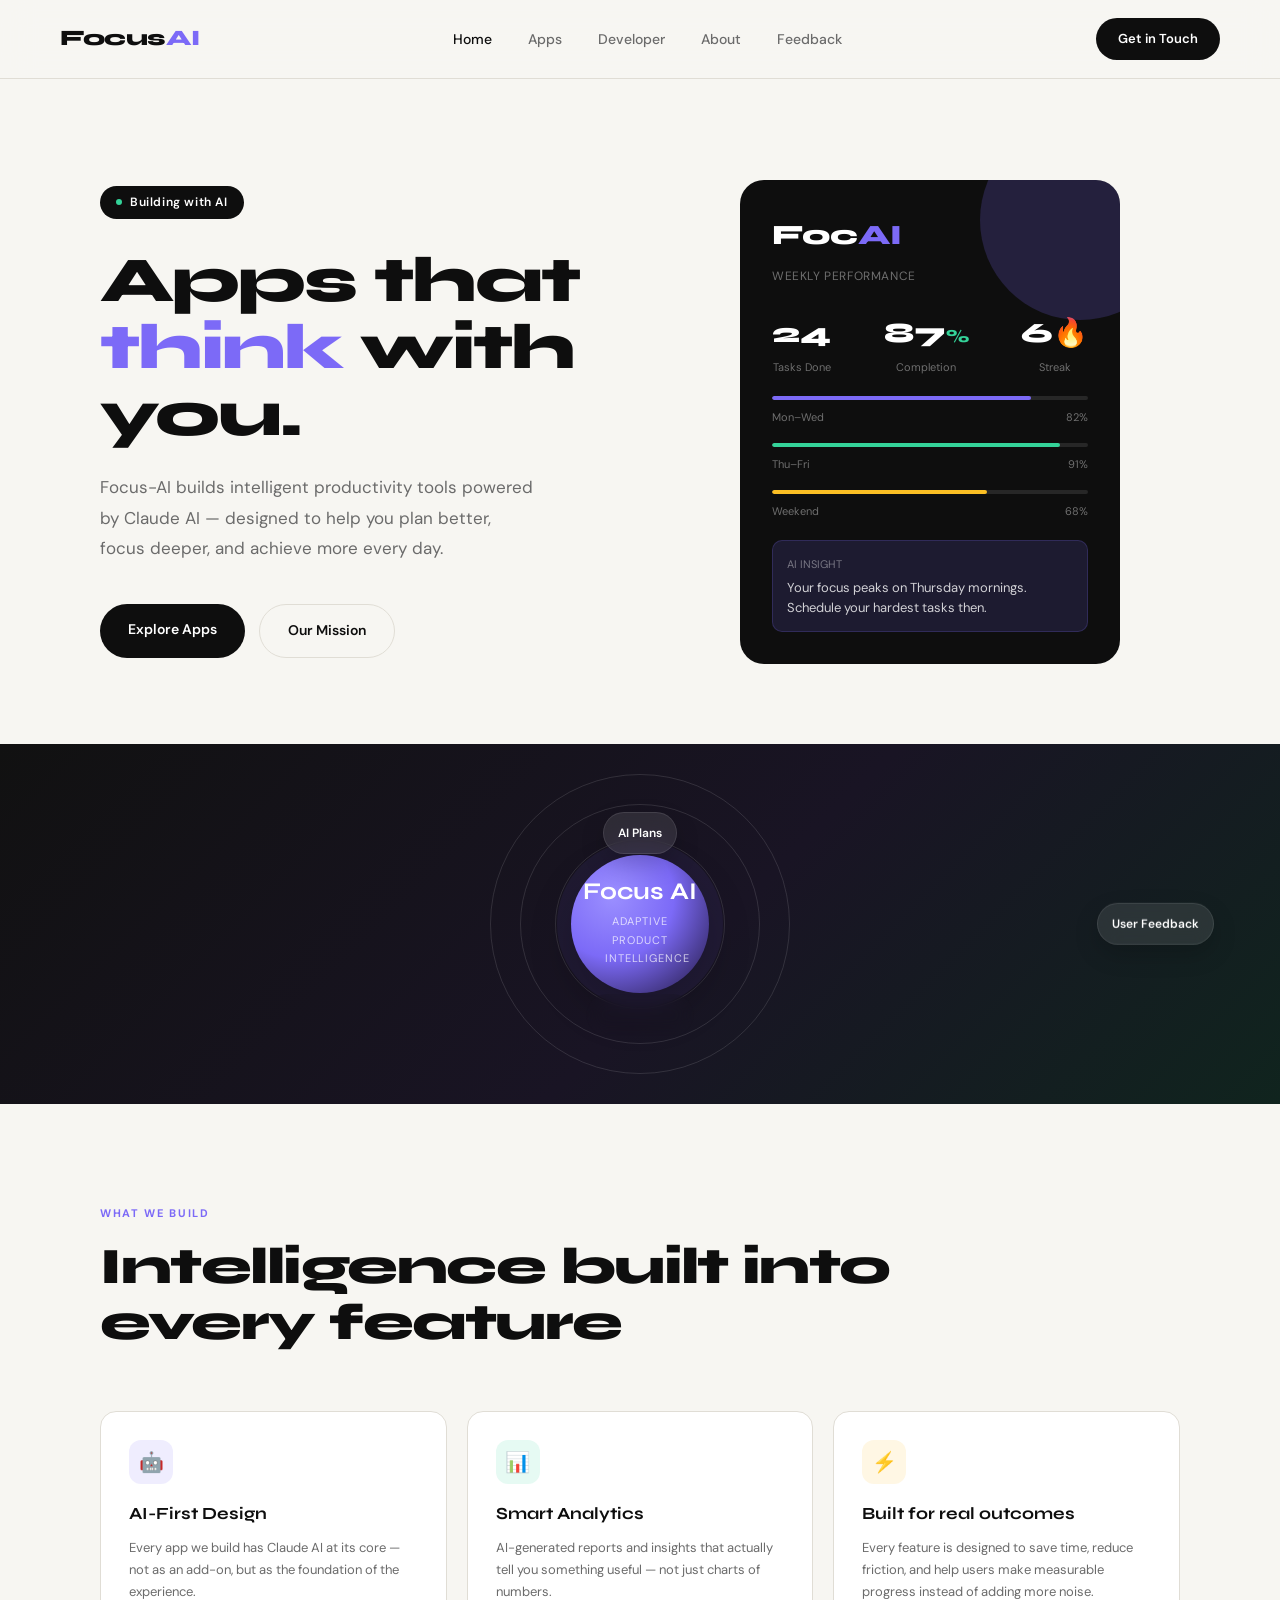
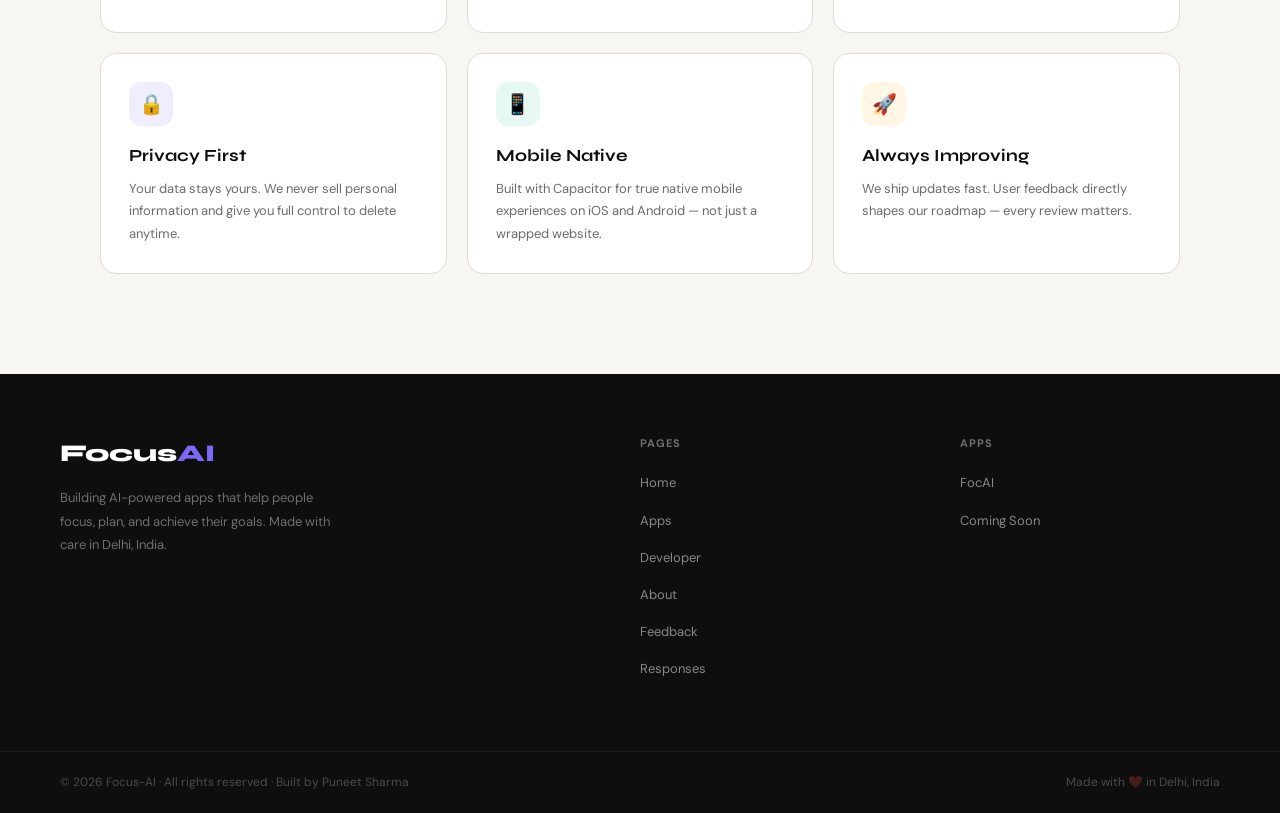
==== commit 45411ea0: "css changes" ====
--- a/index.html
+++ b/index.html
@@ -61,9 +61,6 @@
   </div>
 
   <div class="stats-strip">
-    <div>
-        
-    </div>
     <div class="signal-graphic" aria-hidden="true">
       <div class="signal-ring ring-one"></div>
       <div class="signal-ring ring-two"></div>
--- a/styles.css
+++ b/styles.css
@@ -3,7 +3,7 @@
 html{scroll-behavior:smooth}
 body{font-family:var(--font-body);background:var(--bg);color:var(--text);overflow-x:hidden;font-size:16px;line-height:1.7}
 a{color:inherit}
-nav{position:fixed;top:0;left:0;right:0;z-index:100;display:flex;align-items:center;justify-content:space-between;padding:18px 60px;background:rgba(247,246,242,0.85);backdrop-filter:blur(16px);border-bottom:1px solid var(--border);transition:all 0.3s}
+nav{position:fixed;top:0;left:0;right:0;z-index:100;display:flex;align-items:center;justify-content:space-between;padding:18px 60px;background:rgba(247,246,242,0.85);backdrop-filter:blur(16px);border-bottom:1px solid var(--border);transition:all 0.3s;gap:16px}
 .nav-logo{font-family:var(--font-display);font-size:22px;font-weight:800;color:var(--dark);text-decoration:none;letter-spacing:-0.5px}
 .nav-logo span{color:var(--accent)}
 .nav-links{display:flex;gap:36px;list-style:none}
@@ -37,7 +37,7 @@
 .hero-bar-fill{height:100%;border-radius:4px;animation:fillBar 2s ease forwards}
 .bar1{background:var(--accent);width:0%;animation-delay:0.5s}.bar2{background:var(--accent2);width:0%;animation-delay:0.8s}.bar3{background:#fbbf24;width:0%;animation-delay:1.1s}
 .bar-label{display:flex;justify-content:space-between;font-size:11px;color:rgba(255,255,255,0.4);margin-bottom:16px}
-.stats-strip{background:linear-gradient(135deg,#111111,#191424 55%,#10241e);padding:50px 60px;display:grid;grid-template-columns:minmax(220px,0.9fr) minmax(320px,1.2fr) minmax(220px,0.9fr);gap:32px;align-items:center}
+.stats-strip{background:linear-gradient(135deg,#111111,#191424 55%,#10241e);padding:50px 60px;display:grid;grid-template-columns:minmax(320px,1.2fr);gap:32px;align-items:center;justify-content:center}
 .stats-card{background:rgba(255,255,255,0.06);border:1px solid rgba(255,255,255,0.08);border-radius:22px;padding:28px;backdrop-filter:blur(14px);box-shadow:0 18px 40px rgba(0,0,0,0.2)}
 .stats-card-left{text-align:left}
 .stats-stack{display:grid;gap:18px}
@@ -62,10 +62,13 @@
 .tag{padding:4px 12px;border-radius:50px;font-size:11px;font-weight:600;background:var(--bg2);color:var(--muted)}.tag.ai{background:rgba(124,106,247,0.1);color:var(--accent)}.tag.prod{background:rgba(52,211,153,0.1);color:#059669}
 .app-footer{display:flex;justify-content:space-between;align-items:center;gap:12px}.app-status{display:flex;align-items:center;gap:6px;font-size:12px;font-weight:600}.status-dot{width:6px;height:6px;border-radius:50%;background:var(--accent2)}.app-links{display:flex;gap:10px;flex-wrap:wrap}.app-link{padding:7px 16px;border-radius:50px;font-size:12px;font-weight:600;text-decoration:none;transition:all 0.2s}.app-link.primary{background:var(--dark);color:#fff}.app-link.primary:hover{background:var(--accent)}.app-link.ghost{border:1.5px solid var(--border);color:var(--muted);background:transparent}.app-link.ghost:hover{border-color:var(--dark);color:var(--dark)}
 .features-grid{display:grid;grid-template-columns:repeat(3,1fr);gap:20px;margin-top:60px}.feature-card{background:var(--card);border:1px solid var(--border);border-radius:var(--radius);padding:28px;transition:all 0.3s}.feature-card:hover{transform:translateY(-4px);box-shadow:var(--shadow)}.feature-icon{width:44px;height:44px;border-radius:12px;display:flex;align-items:center;justify-content:center;margin-bottom:16px;font-size:20px}.fi-purple{background:rgba(124,106,247,0.12)}.fi-green{background:rgba(52,211,153,0.12)}.fi-gold{background:rgba(251,191,36,0.12)}.feature-title{font-family:var(--font-display);font-size:17px;font-weight:700;color:var(--dark);margin-bottom:8px}.feature-desc{font-size:13px;color:var(--muted);line-height:1.7}
-.dev-hero{padding:100px 60px 60px;max-width:1200px;margin:0 auto;display:grid;grid-template-columns:1fr 1fr;gap:80px;align-items:center}.dev-photo{width:100%;aspect-ratio:1;border-radius:24px;background:linear-gradient(135deg,var(--dark),#2d2d2d);display:flex;align-items:center;justify-content:center;font-size:80px;position:relative;overflow:hidden}.dev-photo::after{content:'PS';position:absolute;font-family:var(--font-display);font-size:120px;font-weight:800;color:rgba(255,255,255,0.04)}.dev-initials{font-family:var(--font-display);font-size:72px;font-weight:800;color:#fff;z-index:1;background:linear-gradient(135deg,var(--accent),var(--accent2));-webkit-background-clip:text;-webkit-text-fill-color:transparent}.dev-name{font-family:var(--font-display);font-size:clamp(36px,5vw,58px);font-weight:800;letter-spacing:-2px;color:var(--dark);margin-bottom:8px}.dev-title{font-size:16px;color:var(--accent);font-weight:600;margin-bottom:20px}.dev-bio{font-size:16px;color:var(--muted);line-height:1.9;margin-bottom:32px}.dev-skills{display:flex;flex-wrap:wrap;gap:10px;margin-bottom:32px}.skill{padding:6px 16px;border-radius:50px;font-size:12px;font-weight:600;background:var(--dark);color:#fff}.dev-links{display:flex;gap:14px;flex-wrap:wrap}.dev-link{display:flex;align-items:center;gap:8px;padding:10px 20px;border-radius:50px;font-size:13px;font-weight:600;text-decoration:none;transition:all 0.2s;border:1.5px solid var(--border);color:var(--dark)}.dev-link:hover{background:var(--dark);color:#fff;border-color:var(--dark)}.dev-stats{display:grid;grid-template-columns:repeat(3,1fr);gap:20px;padding:60px;background:var(--dark);border-radius:0}.dev-stat{text-align:center}.dev-stat-num{font-family:var(--font-display);font-size:42px;font-weight:800;color:#fff}.dev-stat-num span{color:var(--accent)}.dev-stat-label{font-size:12px;color:rgba(255,255,255,0.4);margin-top:4px}
+.dev-hero{padding:100px 60px 60px;max-width:1200px;margin:0 auto;display:grid;grid-template-columns:1fr 1fr;gap:80px;align-items:center}.dev-photo{width:100%;aspect-ratio:1;border-radius:24px;background:linear-gradient(135deg,var(--dark),#2d2d2d);display:flex;align-items:center;justify-content:center;font-size:80px;position:relative;overflow:hidden;box-shadow:var(--shadow)}.dev-photo-img{width:100%;height:100%;object-fit:cover;object-position:center 22%;display:block}.dev-name{font-family:var(--font-display);font-size:clamp(36px,5vw,58px);font-weight:800;letter-spacing:-2px;color:var(--dark);margin-bottom:8px}.dev-title{font-size:16px;color:var(--accent);font-weight:600;margin-bottom:20px}.dev-bio{font-size:16px;color:var(--muted);line-height:1.9;margin-bottom:32px}.dev-skills{display:flex;flex-wrap:wrap;gap:10px;margin-bottom:32px}.skill{padding:6px 16px;border-radius:50px;font-size:12px;font-weight:600;background:var(--dark);color:#fff}.dev-links{display:flex;gap:14px;flex-wrap:wrap}.dev-link{display:flex;align-items:center;gap:8px;padding:10px 20px;border-radius:50px;font-size:13px;font-weight:600;text-decoration:none;transition:all 0.2s;border:1.5px solid var(--border);color:var(--dark)}.dev-link:hover{background:var(--dark);color:#fff;border-color:var(--dark)}.dev-stats{display:grid;grid-template-columns:repeat(3,1fr);gap:20px;padding:60px;background:var(--dark);border-radius:0}.dev-stat{text-align:center}.dev-stat-num{font-family:var(--font-display);font-size:42px;font-weight:800;color:#fff}.dev-stat-num span{color:var(--accent)}.dev-stat-label{font-size:12px;color:rgba(255,255,255,0.4);margin-top:4px}.dev-story-grid{display:grid;grid-template-columns:1fr 1fr;gap:40px;margin-top:40px}
 .feedback-wrap{padding:100px 60px;max-width:800px;margin:0 auto}.feedback-header{text-align:center;margin-bottom:60px}.feedback-form{background:var(--card);border:1px solid var(--border);border-radius:24px;padding:48px}.form-row{display:grid;grid-template-columns:1fr 1fr;gap:20px;margin-bottom:20px}.form-group{margin-bottom:20px}label{display:block;font-size:12px;font-weight:700;color:var(--dark);margin-bottom:8px;text-transform:uppercase;letter-spacing:0.05em}input,textarea,select{width:100%;padding:14px 18px;border-radius:12px;border:1.5px solid var(--border);background:var(--bg);font-family:var(--font-body);font-size:14px;color:var(--text);outline:none;transition:border-color 0.2s}input:focus,textarea:focus,select:focus{border-color:var(--accent)}textarea{resize:vertical;min-height:140px}.rating-row{display:flex;gap:10px;margin-bottom:20px}.rating-btn{flex:1;padding:12px;border-radius:12px;border:1.5px solid var(--border);background:var(--bg);font-size:20px;cursor:pointer;transition:all 0.2s;font-family:var(--font-body)}.rating-btn:hover,.rating-btn.selected{border-color:var(--accent);background:rgba(124,106,247,0.08);transform:translateY(-2px)}.submit-btn{width:100%;padding:16px;border-radius:50px;border:none;background:var(--dark);color:#fff;font-family:var(--font-display);font-size:16px;font-weight:700;cursor:pointer;transition:all 0.2s}.submit-btn:hover{background:var(--accent);transform:translateY(-2px)}.submit-btn:disabled{opacity:0.65;cursor:wait;transform:none}.form-helper{margin-top:14px;font-size:13px;color:var(--muted);text-align:center}.success-msg{display:none;text-align:center;padding:32px;background:rgba(52,211,153,0.1);border-radius:16px;border:1px solid rgba(52,211,153,0.3);margin-top:24px}.success-msg.show{display:block}.success-msg.is-error{background:rgba(229,92,92,0.1);border-color:rgba(229,92,92,0.28)}.success-msg h3{font-family:var(--font-display);font-size:22px;color:var(--dark);margin-bottom:8px}.success-msg p{color:var(--muted);font-size:14px}
-.responses-wrap{padding:100px 60px;max-width:1240px;margin:0 auto}.responses-header{text-align:center;margin-bottom:24px}.responses-toolbar{display:flex;justify-content:flex-end;margin-bottom:20px}.responses-logout{padding:10px 18px}.responses-empty{background:var(--card);border:1px dashed var(--border);border-radius:24px;padding:38px;text-align:center;color:var(--muted)}.responses-table-wrap{margin-top:20px;background:var(--card);border:1px solid var(--border);border-radius:24px;box-shadow:var(--shadow);overflow:auto}.responses-table{width:100%;border-collapse:collapse;min-width:980px}.responses-table th,.responses-table td{padding:18px 20px;text-align:left;vertical-align:top;border-bottom:1px solid var(--border)}.responses-table th{font-size:12px;font-weight:800;letter-spacing:0.08em;text-transform:uppercase;color:var(--muted);background:rgba(238,234,224,0.55)}.responses-table td{font-size:14px;color:var(--text);line-height:1.7}.responses-table tbody tr:last-child td{border-bottom:none}.responses-table tbody tr:hover{background:rgba(124,106,247,0.04)}.response-message-cell{min-width:280px;white-space:pre-wrap}.responses-login-wrap{padding:100px 20px;min-height:calc(100vh - 80px);display:flex;align-items:center;justify-content:center}.responses-login-card{width:100%;max-width:520px;background:var(--card);border:1px solid var(--border);border-radius:24px;padding:40px;box-shadow:var(--shadow)}.responses-login-form{display:grid;gap:16px}.responses-login-error{margin-top:16px;color:#b42318;font-size:14px;text-align:center}
+.contact-grid{display:grid;grid-template-columns:repeat(3,1fr);gap:20px;margin-top:40px}.contact-card{background:var(--card);border:1px solid var(--border);border-radius:var(--radius);padding:24px;text-align:center}
+.responses-wrap{padding:100px 60px;max-width:1240px;margin:0 auto}.responses-header{text-align:center;margin-bottom:24px}.responses-toolbar{display:flex;justify-content:flex-end;gap:12px;align-items:center;margin-bottom:20px}.responses-download,.responses-logout{padding:10px 18px}.responses-download:disabled{opacity:0.45;cursor:not-allowed;transform:none}.responses-empty{background:var(--card);border:1px dashed var(--border);border-radius:24px;padding:38px;text-align:center;color:var(--muted)}.responses-table-wrap{margin-top:20px;background:var(--card);border:1px solid var(--border);border-radius:24px;box-shadow:var(--shadow);overflow:auto}.responses-table{width:100%;border-collapse:collapse;min-width:980px}.responses-table th,.responses-table td{padding:18px 20px;text-align:left;vertical-align:top;border-bottom:1px solid var(--border)}.responses-table th{font-size:12px;font-weight:800;letter-spacing:0.08em;text-transform:uppercase;color:var(--muted);background:rgba(238,234,224,0.55)}.responses-table td{font-size:14px;color:var(--text);line-height:1.7}.responses-table tbody tr:last-child td{border-bottom:none}.responses-table tbody tr:hover{background:rgba(124,106,247,0.04)}.response-message-cell{min-width:280px;white-space:pre-wrap}.responses-login-wrap{padding:100px 20px;min-height:calc(100vh - 80px);display:flex;align-items:center;justify-content:center}.responses-login-card{width:100%;max-width:520px;background:var(--card);border:1px solid var(--border);border-radius:24px;padding:40px;box-shadow:var(--shadow)}.responses-login-form{display:grid;gap:16px}.responses-login-error{margin-top:16px;color:#b42318;font-size:14px;text-align:center}
 .about-hero{padding:100px 60px 60px;max-width:1200px;margin:0 auto;text-align:center}.about-hero h1{font-family:var(--font-display);font-size:clamp(40px,5vw,72px);font-weight:800;letter-spacing:-2px;color:var(--dark);margin-bottom:24px;line-height:1.05}.about-hero p{font-size:18px;color:var(--muted);max-width:600px;margin:0 auto 60px;line-height:1.8}.about-mission{background:var(--dark);border-radius:24px;padding:60px;max-width:1080px;margin:0 auto 80px;display:grid;grid-template-columns:1fr 1fr;gap:60px;align-items:center}.mission-label{font-size:11px;font-weight:700;color:rgba(255,255,255,0.4);letter-spacing:0.15em;text-transform:uppercase;margin-bottom:16px}.mission-text{font-family:var(--font-display);font-size:28px;font-weight:800;color:#fff;line-height:1.3;letter-spacing:-0.5px}.mission-desc{font-size:15px;color:rgba(255,255,255,0.5);line-height:1.8}.values-grid{display:grid;grid-template-columns:repeat(2,1fr);gap:20px;max-width:1080px;margin:0 auto 80px;padding:0 60px}.value-card{background:var(--card);border:1px solid var(--border);border-radius:var(--radius);padding:32px}.value-num{font-family:var(--font-display);font-size:48px;font-weight:800;color:var(--bg2);line-height:1;margin-bottom:16px}.value-title{font-family:var(--font-display);font-size:20px;font-weight:800;color:var(--dark);margin-bottom:10px}.value-desc{font-size:14px;color:var(--muted);line-height:1.7}.tech-stack{padding:60px;background:radial-gradient(circle at top,rgba(124,106,247,0.16),transparent 32%),linear-gradient(180deg,#0f0f13,#131421);text-align:center;overflow:hidden}.tech-title{font-family:var(--font-display);font-size:32px;font-weight:800;color:#fff;margin-bottom:24px;letter-spacing:-1px}.tech-cloud{position:relative;min-height:500px;max-width:980px;margin:0 auto;border-radius:32px;background:radial-gradient(circle at center,rgba(124,106,247,0.22),transparent 22%),radial-gradient(circle at 20% 20%,rgba(52,211,153,0.1),transparent 20%),rgba(255,255,255,0.02);border:1px solid rgba(255,255,255,0.08);overflow:hidden;isolation:isolate}.tech-cloud::before,.tech-cloud::after{content:'';position:absolute;top:50%;left:50%;border-radius:50%;border:1px solid rgba(255,255,255,0.08);transform:translate(-50%,-50%)}.tech-cloud::before{width:320px;height:320px}.tech-cloud::after{width:500px;height:500px}.tech-core{position:absolute;top:50%;left:50%;transform:translate(-50%,-50%) translateZ(0);width:170px;height:170px;border-radius:50%;background:radial-gradient(circle at 30% 30%,#9b8fff,#6f5ce6 55%,#1b1730 100%);display:flex;flex-direction:column;align-items:center;justify-content:center;color:#fff;box-shadow:0 0 0 16px rgba(124,106,247,0.08),0 22px 50px rgba(0,0,0,0.3);z-index:2;-webkit-transform:translate(-50%,-50%) translateZ(0)}.tech-core strong{font-family:var(--font-display);font-size:28px;line-height:1}.tech-core span{display:block;margin-top:8px;max-width:12ch;font-size:11px;line-height:1.5;letter-spacing:0.08em;text-transform:uppercase;color:rgba(255,255,255,0.72)}.tech-node{position:absolute;display:inline-flex;align-items:center;justify-content:center;padding:10px 16px;border-radius:999px;background:rgba(255,255,255,0.08);border:1px solid rgba(255,255,255,0.12);color:rgba(255,255,255,0.85);font-size:13px;font-weight:600;backdrop-filter:blur(10px);-webkit-backdrop-filter:blur(10px);box-shadow:0 12px 24px rgba(0,0,0,0.16);animation:techPulse 8s ease-in-out infinite;animation-fill-mode:both;will-change:transform,opacity;transform:translateZ(0);-webkit-transform:translateZ(0)}.node-1{top:10%;left:12%;animation-delay:0s}.node-2{top:14%;left:58%;animation-delay:0.4s}.node-3{top:24%;left:76%;animation-delay:0.8s}.node-4{top:42%;left:82%;animation-delay:1.2s}.node-5{top:68%;left:74%;animation-delay:1.6s}.node-6{top:78%;left:52%;animation-delay:2s}.node-7{top:74%;left:18%;animation-delay:2.4s}.node-8{top:52%;left:6%;animation-delay:2.8s}.node-9{top:30%;left:4%;animation-delay:3.2s}.node-10{top:8%;left:36%;animation-delay:3.6s}.node-11{top:58%;left:58%;animation-delay:4s}.node-12{top:62%;left:34%;animation-delay:4.4s}.node-13{top:34%;left:58%;animation-delay:4.8s}.node-14{top:18%;left:24%;animation-delay:5.2s}.node-15{top:84%;left:30%;animation-delay:5.6s}.node-16{top:84%;left:64%;animation-delay:6s}
 footer{background:var(--dark);padding:60px;display:grid;grid-template-columns:2fr 1fr 1fr;gap:60px}.footer-brand-name{font-family:var(--font-display);font-size:24px;font-weight:800;color:#fff;margin-bottom:12px}.footer-brand-name span{color:var(--accent)}.footer-desc{font-size:13px;color:rgba(255,255,255,0.4);line-height:1.8;max-width:280px}.footer-col-title{font-size:11px;font-weight:700;color:rgba(255,255,255,0.4);letter-spacing:0.1em;text-transform:uppercase;margin-bottom:16px}.footer-links{list-style:none}.footer-links li{margin-bottom:10px}.footer-links a{font-size:13px;color:rgba(255,255,255,0.5);text-decoration:none;transition:color 0.2s}.footer-links a:hover{color:#fff}.footer-bottom{background:var(--dark);padding:20px 60px;border-top:1px solid rgba(255,255,255,0.06);display:flex;justify-content:space-between;align-items:center}.footer-copy{font-size:12px;color:rgba(255,255,255,0.25)}
 @keyframes pulse{0%,100%{opacity:1}50%{opacity:0.4}}@keyframes fillBar{to{width:var(--w)}}@keyframes fadeUp{from{opacity:0;transform:translateY(24px)}to{opacity:1;transform:translateY(0)}}@keyframes pulseOrbit{0%,100%{transform:scale(1);opacity:0.55}50%{transform:scale(1.05);opacity:1}}@keyframes techPulse{0%,100%{opacity:0.28;transform:translate3d(0,12px,0) scale(0.92)}15%,70%{opacity:1;transform:translate3d(0,0,0) scale(1)}85%{opacity:0.4;transform:translate3d(0,-8px,0) scale(0.96)}}.fade-up{animation:fadeUp 0.6s ease both}.delay-1{animation-delay:0.1s}.delay-2{animation-delay:0.2s}.delay-3{animation-delay:0.3s}
-@media(max-width:768px){nav{padding:16px 20px}.nav-links{display:none}.hero,.dev-hero{grid-template-columns:1fr;padding:80px 20px 40px;gap:40px}.hero-visual{order:-1}.stats-strip{grid-template-columns:1fr;padding:40px 20px}.signal-graphic{order:-1;min-height:220px}.pill-right{right:18px;top:auto;bottom:84px;transform:none}.section{padding:60px 20px}.features-grid{grid-template-columns:1fr}.apps-grid{grid-template-columns:1fr}.feedback-wrap,.responses-wrap{padding:80px 20px}.feedback-form,.responses-login-card{padding:28px 20px}.form-row{grid-template-columns:1fr}.responses-toolbar{justify-content:center}.responses-table{min-width:720px}.responses-table th,.responses-table td{padding:14px 16px}.response-message-cell{min-width:220px}.about-hero{padding:80px 20px 40px}.about-mission{grid-template-columns:1fr;padding:32px}.values-grid{grid-template-columns:1fr;padding:0 20px}.tech-stack{padding:40px 20px}.tech-cloud{min-height:660px}.tech-cloud::before{width:220px;height:220px}.tech-cloud::after{width:340px;height:340px}.node-1{top:6%;left:8%}.node-2{top:14%;left:48%}.node-3{top:24%;left:64%}.node-4{top:40%;left:66%}.node-5{top:56%;left:60%}.node-6{top:72%;left:48%}.node-7{top:80%;left:10%}.node-8{top:48%;left:4%}.node-9{top:28%;left:2%}.node-10{top:8%;left:26%}.node-11{top:58%;left:34%}.node-12{top:68%;left:22%}.node-13{top:34%;left:46%}.node-14{top:18%;left:18%}.node-15{top:86%;left:26%}.node-16{top:88%;left:58%}footer{grid-template-columns:1fr;padding:40px 20px;gap:32px}.footer-bottom{padding:16px 20px;flex-direction:column;gap:8px;text-align:center}.dev-stats{grid-template-columns:repeat(3,1fr);padding:32px 20px}}+@media(max-width:768px){nav{padding:14px 16px}.nav-links{display:none}.nav-cta{padding:9px 14px;font-size:12px}.page{padding-top:74px}.hero,.dev-hero{grid-template-columns:1fr;padding:72px 20px 32px;gap:32px}.hero h1{font-size:clamp(34px,11vw,48px);letter-spacing:-1.4px}.hero p,.dev-bio,.about-hero p{font-size:15px;line-height:1.75}.hero-btns{flex-direction:column;align-items:stretch}.btn-primary,.btn-secondary{width:100%;text-align:center}.hero-card{max-width:none;padding:24px}.hero-stat{gap:10px}.stat-num{font-size:24px}.stats-strip{padding:32px 20px}.signal-graphic{order:-1;min-height:220px}.signal-pill{padding:8px 12px;font-size:11px}.pill-right{right:18px;top:auto;bottom:84px;transform:none}.section{padding:52px 20px}.section-title{font-size:clamp(28px,9vw,40px);letter-spacing:-1px}.section-sub{font-size:15px}.features-grid{grid-template-columns:1fr}.apps-grid{grid-template-columns:1fr}.app-card{padding:26px 22px}.app-footer{flex-direction:column;align-items:flex-start}.feedback-wrap,.responses-wrap{padding:72px 20px}.feedback-form,.responses-login-card{padding:28px 20px}.form-row,.contact-grid,.dev-story-grid{grid-template-columns:1fr}.rating-row{display:grid;grid-template-columns:repeat(3,minmax(0,1fr))}.rating-btn{min-width:0;padding:10px;font-size:18px}.responses-toolbar{justify-content:center;flex-wrap:wrap}.responses-table{min-width:720px}.responses-table th,.responses-table td{padding:14px 16px}.response-message-cell{min-width:220px}.about-hero{padding:72px 20px 32px}.about-mission{grid-template-columns:1fr;padding:28px;gap:28px}.mission-text{font-size:24px}.values-grid{grid-template-columns:1fr;padding:0 20px}.value-card{padding:28px}.tech-stack{padding:40px 20px}.tech-cloud{min-height:660px}.tech-cloud::before{width:220px;height:220px}.tech-cloud::after{width:340px;height:340px}.node-1{top:6%;left:8%}.node-2{top:14%;left:48%}.node-3{top:24%;left:64%}.node-4{top:40%;left:66%}.node-5{top:56%;left:60%}.node-6{top:72%;left:48%}.node-7{top:80%;left:10%}.node-8{top:48%;left:4%}.node-9{top:28%;left:2%}.node-10{top:8%;left:26%}.node-11{top:58%;left:34%}.node-12{top:68%;left:22%}.node-13{top:34%;left:46%}.node-14{top:18%;left:18%}.node-15{top:86%;left:26%}.node-16{top:88%;left:58%}footer{grid-template-columns:1fr;padding:40px 20px;gap:32px}.footer-bottom{padding:16px 20px;flex-direction:column;gap:8px;text-align:center}.dev-stats{grid-template-columns:repeat(3,1fr);padding:28px 20px}}
+@media(max-width:560px){.dev-photo{aspect-ratio:0.9}.dev-photo-img{object-position:center 18%}.dev-links{flex-direction:column;align-items:stretch}.dev-link{justify-content:center}.dev-stats{grid-template-columns:1fr;gap:18px}.responses-table{min-width:640px}.tech-cloud{min-height:560px}.node-3,.node-4,.node-15,.node-16{display:none}}
+@media(max-width:430px){nav{padding:12px 14px;align-items:flex-start}.nav-logo{font-size:20px}.nav-cta{padding:8px 12px;font-size:11px;border-radius:16px}.page{padding-top:70px}.hero,.dev-hero,.about-hero,.feedback-wrap,.responses-wrap{padding-left:16px;padding-right:16px}.hero,.dev-hero{padding-top:64px;gap:24px}.hero-badge{padding:6px 12px;font-size:11px;margin-bottom:20px}.hero h1{font-size:34px;line-height:1.02;letter-spacing:-1.2px;margin-bottom:18px}.hero p,.dev-bio,.about-hero p,.section-sub{font-size:14px;line-height:1.7}.hero-card{padding:18px;border-radius:20px}.hero-card-title{font-size:24px}.hero-card-sub,.bar-label,.stat-label{font-size:10px}.hero-stat{gap:6px;margin-bottom:16px}.stat-num{font-size:21px}.stats-strip{padding:24px 16px}.signal-graphic{min-height:190px}.signal-core{width:112px;height:112px}.signal-core strong{font-size:20px}.signal-pill{padding:7px 10px;font-size:10px}.section{padding:44px 16px}.section-title{font-size:30px;line-height:1.04;margin-bottom:12px}.feature-card,.app-card,.value-card,.feedback-form,.responses-login-card,.contact-card{padding:20px;border-radius:18px}.app-icon,.feature-icon{width:48px;height:48px}.app-name{font-size:20px}.app-tags{gap:6px}.tag{padding:4px 10px;font-size:10px}.dev-name{font-size:32px;letter-spacing:-1.3px}.dev-photo{border-radius:20px}.dev-story-grid{gap:20px}.dev-stats{padding:22px 16px}.dev-stat-num{font-size:34px}.dev-stat-label{font-size:11px}.dev-link{padding:10px 14px;font-size:12px}.feedback-header{margin-bottom:36px}.rating-row{grid-template-columns:repeat(2,minmax(0,1fr));gap:8px}.rating-btn{padding:10px 8px;font-size:16px}.submit-btn{padding:15px;font-size:15px}.contact-grid{gap:14px;margin-top:28px}.responses-header{margin-bottom:18px}.responses-toolbar{gap:10px}.responses-download,.responses-logout{width:100%;justify-content:center}.responses-table{min-width:560px}.responses-table th,.responses-table td{padding:12px 14px}.response-message-cell{min-width:180px}.responses-empty{padding:24px;font-size:14px}.about-hero h1{font-size:34px;letter-spacing:-1.2px}.about-mission{padding:22px;gap:20px;border-radius:20px}.mission-text{font-size:21px}.mission-desc{font-size:14px}.tech-stack{padding:32px 16px}.tech-title{font-size:26px}.tech-cloud{min-height:500px;border-radius:24px}.tech-cloud::before{width:180px;height:180px}.tech-cloud::after{width:280px;height:280px}.tech-core{width:130px;height:130px}.tech-core strong{font-size:22px}.tech-core span{font-size:10px}.tech-node{padding:8px 12px;font-size:11px}.node-2,.node-5,.node-11,.node-12{display:none}footer{padding:32px 16px;gap:24px}.footer-brand-name{font-size:22px}.footer-desc,.footer-links a,.footer-copy{font-size:12px}.footer-bottom{padding:14px 16px}}
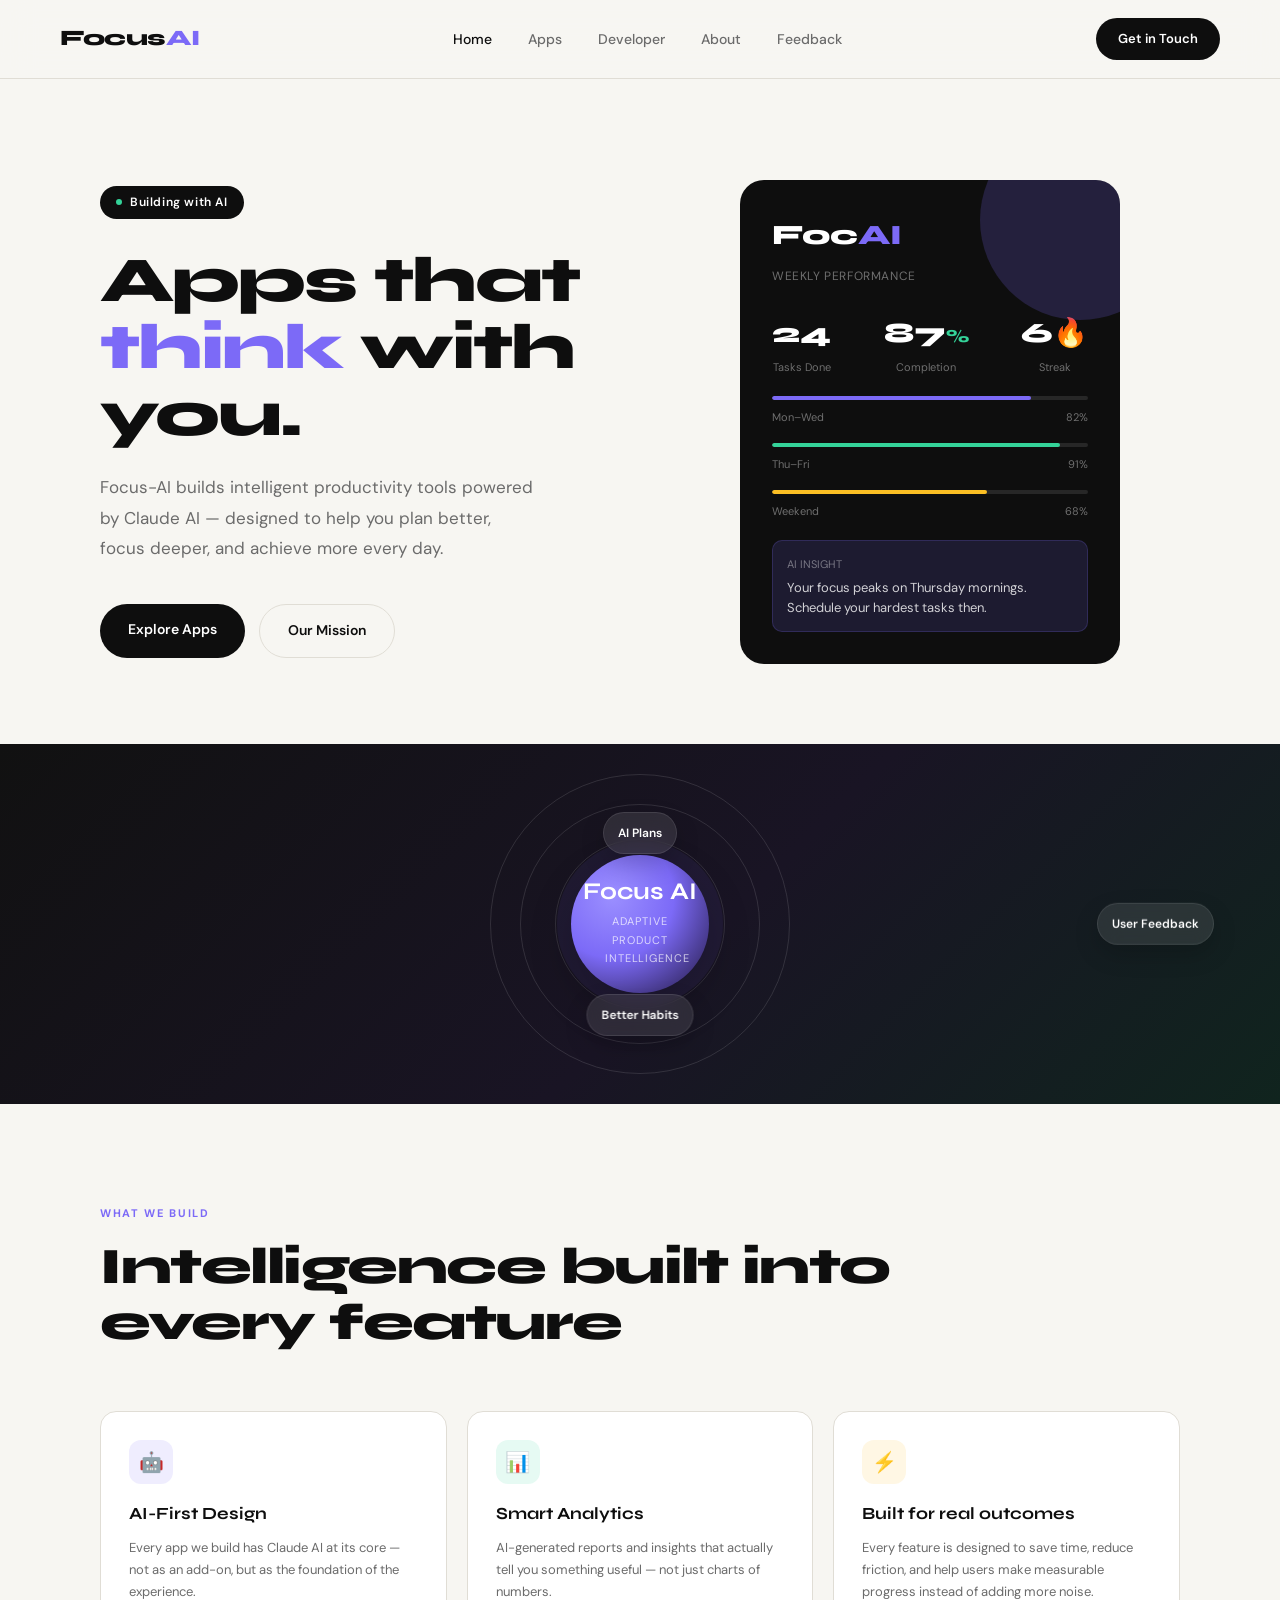
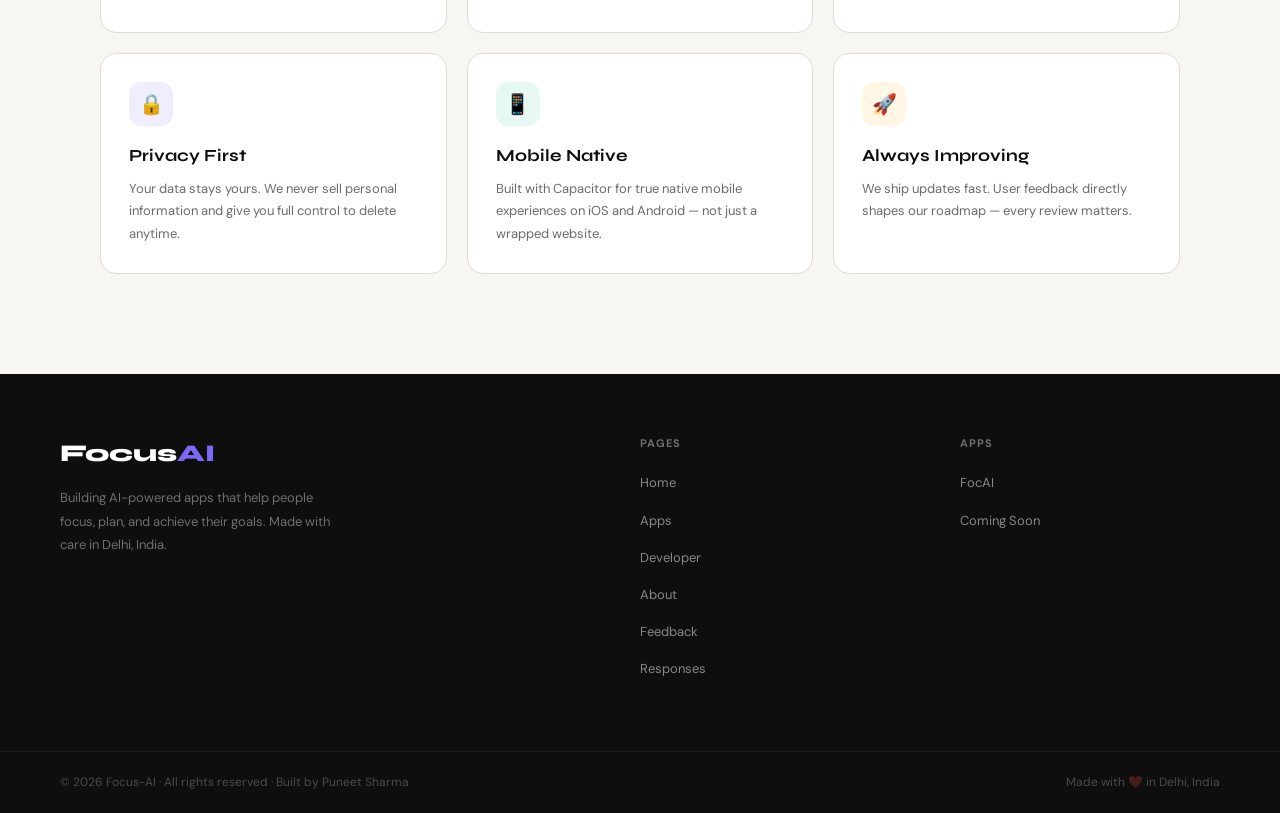
==== commit 18005dc0: "changes related response" ====
--- a/index.html
+++ b/index.html
@@ -92,7 +92,7 @@
 
 <footer>
   <div><div class="footer-brand-name">Focus<span>AI</span></div><div class="footer-desc">Building AI-powered apps that help people focus, plan, and achieve their goals. Made with care in Delhi, India.</div></div>
-  <div><div class="footer-col-title">Pages</div><ul class="footer-links"><li><a href="./index.html">Home</a></li><li><a href="./apps.html">Apps</a></li><li><a href="./developer.html">Developer</a></li><li><a href="./about.html">About</a></li><li><a href="./feedback.html">Feedback</a></li><li><a href="./responses.html">Responses</a></li></ul></div>
+  <div><div class="footer-col-title">Pages</div><ul class="footer-links"><li><a href="./index.html">Home</a></li><li><a href="./apps.html">Apps</a></li><li><a href="./developer.html">Developer</a></li><li><a href="./about.html">About</a></li><li><a href="./feedback.html">Feedback</a></li><li><a class="footer-response-link" href="./responses.html">Responses</a></li></ul></div>
   <div><div class="footer-col-title">Apps</div><ul class="footer-links"><li><a href="./apps.html">FocAI</a></li><li><a href="./feedback.html">Coming Soon</a></li></ul></div>
 </footer>
 <div class="footer-bottom"><div class="footer-copy">© 2026 Focus-AI · All rights reserved · Built by Puneet Sharma</div><div class="footer-copy">Made with ❤️ in Delhi, India</div></div>
--- a/styles.css
+++ b/styles.css
@@ -67,7 +67,7 @@
 .contact-grid{display:grid;grid-template-columns:repeat(3,1fr);gap:20px;margin-top:40px}.contact-card{background:var(--card);border:1px solid var(--border);border-radius:var(--radius);padding:24px;text-align:center}
 .responses-wrap{padding:100px 60px;max-width:1240px;margin:0 auto}.responses-header{text-align:center;margin-bottom:24px}.responses-toolbar{display:flex;justify-content:flex-end;gap:12px;align-items:center;margin-bottom:20px}.responses-download,.responses-logout{padding:10px 18px}.responses-download:disabled{opacity:0.45;cursor:not-allowed;transform:none}.responses-empty{background:var(--card);border:1px dashed var(--border);border-radius:24px;padding:38px;text-align:center;color:var(--muted)}.responses-table-wrap{margin-top:20px;background:var(--card);border:1px solid var(--border);border-radius:24px;box-shadow:var(--shadow);overflow:auto}.responses-table{width:100%;border-collapse:collapse;min-width:980px}.responses-table th,.responses-table td{padding:18px 20px;text-align:left;vertical-align:top;border-bottom:1px solid var(--border)}.responses-table th{font-size:12px;font-weight:800;letter-spacing:0.08em;text-transform:uppercase;color:var(--muted);background:rgba(238,234,224,0.55)}.responses-table td{font-size:14px;color:var(--text);line-height:1.7}.responses-table tbody tr:last-child td{border-bottom:none}.responses-table tbody tr:hover{background:rgba(124,106,247,0.04)}.response-message-cell{min-width:280px;white-space:pre-wrap}.responses-login-wrap{padding:100px 20px;min-height:calc(100vh - 80px);display:flex;align-items:center;justify-content:center}.responses-login-card{width:100%;max-width:520px;background:var(--card);border:1px solid var(--border);border-radius:24px;padding:40px;box-shadow:var(--shadow)}.responses-login-form{display:grid;gap:16px}.responses-login-error{margin-top:16px;color:#b42318;font-size:14px;text-align:center}
 .about-hero{padding:100px 60px 60px;max-width:1200px;margin:0 auto;text-align:center}.about-hero h1{font-family:var(--font-display);font-size:clamp(40px,5vw,72px);font-weight:800;letter-spacing:-2px;color:var(--dark);margin-bottom:24px;line-height:1.05}.about-hero p{font-size:18px;color:var(--muted);max-width:600px;margin:0 auto 60px;line-height:1.8}.about-mission{background:var(--dark);border-radius:24px;padding:60px;max-width:1080px;margin:0 auto 80px;display:grid;grid-template-columns:1fr 1fr;gap:60px;align-items:center}.mission-label{font-size:11px;font-weight:700;color:rgba(255,255,255,0.4);letter-spacing:0.15em;text-transform:uppercase;margin-bottom:16px}.mission-text{font-family:var(--font-display);font-size:28px;font-weight:800;color:#fff;line-height:1.3;letter-spacing:-0.5px}.mission-desc{font-size:15px;color:rgba(255,255,255,0.5);line-height:1.8}.values-grid{display:grid;grid-template-columns:repeat(2,1fr);gap:20px;max-width:1080px;margin:0 auto 80px;padding:0 60px}.value-card{background:var(--card);border:1px solid var(--border);border-radius:var(--radius);padding:32px}.value-num{font-family:var(--font-display);font-size:48px;font-weight:800;color:var(--bg2);line-height:1;margin-bottom:16px}.value-title{font-family:var(--font-display);font-size:20px;font-weight:800;color:var(--dark);margin-bottom:10px}.value-desc{font-size:14px;color:var(--muted);line-height:1.7}.tech-stack{padding:60px;background:radial-gradient(circle at top,rgba(124,106,247,0.16),transparent 32%),linear-gradient(180deg,#0f0f13,#131421);text-align:center;overflow:hidden}.tech-title{font-family:var(--font-display);font-size:32px;font-weight:800;color:#fff;margin-bottom:24px;letter-spacing:-1px}.tech-cloud{position:relative;min-height:500px;max-width:980px;margin:0 auto;border-radius:32px;background:radial-gradient(circle at center,rgba(124,106,247,0.22),transparent 22%),radial-gradient(circle at 20% 20%,rgba(52,211,153,0.1),transparent 20%),rgba(255,255,255,0.02);border:1px solid rgba(255,255,255,0.08);overflow:hidden;isolation:isolate}.tech-cloud::before,.tech-cloud::after{content:'';position:absolute;top:50%;left:50%;border-radius:50%;border:1px solid rgba(255,255,255,0.08);transform:translate(-50%,-50%)}.tech-cloud::before{width:320px;height:320px}.tech-cloud::after{width:500px;height:500px}.tech-core{position:absolute;top:50%;left:50%;transform:translate(-50%,-50%) translateZ(0);width:170px;height:170px;border-radius:50%;background:radial-gradient(circle at 30% 30%,#9b8fff,#6f5ce6 55%,#1b1730 100%);display:flex;flex-direction:column;align-items:center;justify-content:center;color:#fff;box-shadow:0 0 0 16px rgba(124,106,247,0.08),0 22px 50px rgba(0,0,0,0.3);z-index:2;-webkit-transform:translate(-50%,-50%) translateZ(0)}.tech-core strong{font-family:var(--font-display);font-size:28px;line-height:1}.tech-core span{display:block;margin-top:8px;max-width:12ch;font-size:11px;line-height:1.5;letter-spacing:0.08em;text-transform:uppercase;color:rgba(255,255,255,0.72)}.tech-node{position:absolute;display:inline-flex;align-items:center;justify-content:center;padding:10px 16px;border-radius:999px;background:rgba(255,255,255,0.08);border:1px solid rgba(255,255,255,0.12);color:rgba(255,255,255,0.85);font-size:13px;font-weight:600;backdrop-filter:blur(10px);-webkit-backdrop-filter:blur(10px);box-shadow:0 12px 24px rgba(0,0,0,0.16);animation:techPulse 8s ease-in-out infinite;animation-fill-mode:both;will-change:transform,opacity;transform:translateZ(0);-webkit-transform:translateZ(0)}.node-1{top:10%;left:12%;animation-delay:0s}.node-2{top:14%;left:58%;animation-delay:0.4s}.node-3{top:24%;left:76%;animation-delay:0.8s}.node-4{top:42%;left:82%;animation-delay:1.2s}.node-5{top:68%;left:74%;animation-delay:1.6s}.node-6{top:78%;left:52%;animation-delay:2s}.node-7{top:74%;left:18%;animation-delay:2.4s}.node-8{top:52%;left:6%;animation-delay:2.8s}.node-9{top:30%;left:4%;animation-delay:3.2s}.node-10{top:8%;left:36%;animation-delay:3.6s}.node-11{top:58%;left:58%;animation-delay:4s}.node-12{top:62%;left:34%;animation-delay:4.4s}.node-13{top:34%;left:58%;animation-delay:4.8s}.node-14{top:18%;left:24%;animation-delay:5.2s}.node-15{top:84%;left:30%;animation-delay:5.6s}.node-16{top:84%;left:64%;animation-delay:6s}
-footer{background:var(--dark);padding:60px;display:grid;grid-template-columns:2fr 1fr 1fr;gap:60px}.footer-brand-name{font-family:var(--font-display);font-size:24px;font-weight:800;color:#fff;margin-bottom:12px}.footer-brand-name span{color:var(--accent)}.footer-desc{font-size:13px;color:rgba(255,255,255,0.4);line-height:1.8;max-width:280px}.footer-col-title{font-size:11px;font-weight:700;color:rgba(255,255,255,0.4);letter-spacing:0.1em;text-transform:uppercase;margin-bottom:16px}.footer-links{list-style:none}.footer-links li{margin-bottom:10px}.footer-links a{font-size:13px;color:rgba(255,255,255,0.5);text-decoration:none;transition:color 0.2s}.footer-links a:hover{color:#fff}.footer-bottom{background:var(--dark);padding:20px 60px;border-top:1px solid rgba(255,255,255,0.06);display:flex;justify-content:space-between;align-items:center}.footer-copy{font-size:12px;color:rgba(255,255,255,0.25)}
+footer{background:var(--dark);padding:60px;display:grid;grid-template-columns:2fr 1fr 1fr;gap:60px}.footer-brand-name{font-family:var(--font-display);font-size:24px;font-weight:800;color:#fff;margin-bottom:12px}.footer-brand-name span{color:var(--accent)}.footer-desc{font-size:13px;color:rgba(255,255,255,0.4);line-height:1.8;max-width:280px}.footer-col-title{font-size:11px;font-weight:700;color:rgba(255,255,255,0.4);letter-spacing:0.1em;text-transform:uppercase;margin-bottom:16px}.footer-links{list-style:none}.footer-links li{margin-bottom:10px}.footer-links a{font-size:13px;color:rgba(255,255,255,0.5);text-decoration:none;transition:color 0.2s}.footer-links a:hover{color:#fff}.footer-response-link{text-decoration:line-through;text-decoration-thickness:1.5px;text-decoration-color:rgba(255,255,255,0.38)}.footer-bottom{background:var(--dark);padding:20px 60px;border-top:1px solid rgba(255,255,255,0.06);display:flex;justify-content:space-between;align-items:center}.footer-copy{font-size:12px;color:rgba(255,255,255,0.25)}
 @keyframes pulse{0%,100%{opacity:1}50%{opacity:0.4}}@keyframes fillBar{to{width:var(--w)}}@keyframes fadeUp{from{opacity:0;transform:translateY(24px)}to{opacity:1;transform:translateY(0)}}@keyframes pulseOrbit{0%,100%{transform:scale(1);opacity:0.55}50%{transform:scale(1.05);opacity:1}}@keyframes techPulse{0%,100%{opacity:0.28;transform:translate3d(0,12px,0) scale(0.92)}15%,70%{opacity:1;transform:translate3d(0,0,0) scale(1)}85%{opacity:0.4;transform:translate3d(0,-8px,0) scale(0.96)}}.fade-up{animation:fadeUp 0.6s ease both}.delay-1{animation-delay:0.1s}.delay-2{animation-delay:0.2s}.delay-3{animation-delay:0.3s}
 @media(max-width:768px){nav{padding:14px 16px}.nav-links{display:none}.nav-cta{padding:9px 14px;font-size:12px}.page{padding-top:74px}.hero,.dev-hero{grid-template-columns:1fr;padding:72px 20px 32px;gap:32px}.hero h1{font-size:clamp(34px,11vw,48px);letter-spacing:-1.4px}.hero p,.dev-bio,.about-hero p{font-size:15px;line-height:1.75}.hero-btns{flex-direction:column;align-items:stretch}.btn-primary,.btn-secondary{width:100%;text-align:center}.hero-card{max-width:none;padding:24px}.hero-stat{gap:10px}.stat-num{font-size:24px}.stats-strip{padding:32px 20px}.signal-graphic{order:-1;min-height:220px}.signal-pill{padding:8px 12px;font-size:11px}.pill-right{right:18px;top:auto;bottom:84px;transform:none}.section{padding:52px 20px}.section-title{font-size:clamp(28px,9vw,40px);letter-spacing:-1px}.section-sub{font-size:15px}.features-grid{grid-template-columns:1fr}.apps-grid{grid-template-columns:1fr}.app-card{padding:26px 22px}.app-footer{flex-direction:column;align-items:flex-start}.feedback-wrap,.responses-wrap{padding:72px 20px}.feedback-form,.responses-login-card{padding:28px 20px}.form-row,.contact-grid,.dev-story-grid{grid-template-columns:1fr}.rating-row{display:grid;grid-template-columns:repeat(3,minmax(0,1fr))}.rating-btn{min-width:0;padding:10px;font-size:18px}.responses-toolbar{justify-content:center;flex-wrap:wrap}.responses-table{min-width:720px}.responses-table th,.responses-table td{padding:14px 16px}.response-message-cell{min-width:220px}.about-hero{padding:72px 20px 32px}.about-mission{grid-template-columns:1fr;padding:28px;gap:28px}.mission-text{font-size:24px}.values-grid{grid-template-columns:1fr;padding:0 20px}.value-card{padding:28px}.tech-stack{padding:40px 20px}.tech-cloud{min-height:660px}.tech-cloud::before{width:220px;height:220px}.tech-cloud::after{width:340px;height:340px}.node-1{top:6%;left:8%}.node-2{top:14%;left:48%}.node-3{top:24%;left:64%}.node-4{top:40%;left:66%}.node-5{top:56%;left:60%}.node-6{top:72%;left:48%}.node-7{top:80%;left:10%}.node-8{top:48%;left:4%}.node-9{top:28%;left:2%}.node-10{top:8%;left:26%}.node-11{top:58%;left:34%}.node-12{top:68%;left:22%}.node-13{top:34%;left:46%}.node-14{top:18%;left:18%}.node-15{top:86%;left:26%}.node-16{top:88%;left:58%}footer{grid-template-columns:1fr;padding:40px 20px;gap:32px}.footer-bottom{padding:16px 20px;flex-direction:column;gap:8px;text-align:center}.dev-stats{grid-template-columns:repeat(3,1fr);padding:28px 20px}}
 @media(max-width:560px){.dev-photo{aspect-ratio:0.9}.dev-photo-img{object-position:center 18%}.dev-links{flex-direction:column;align-items:stretch}.dev-link{justify-content:center}.dev-stats{grid-template-columns:1fr;gap:18px}.responses-table{min-width:640px}.tech-cloud{min-height:560px}.node-3,.node-4,.node-15,.node-16{display:none}}
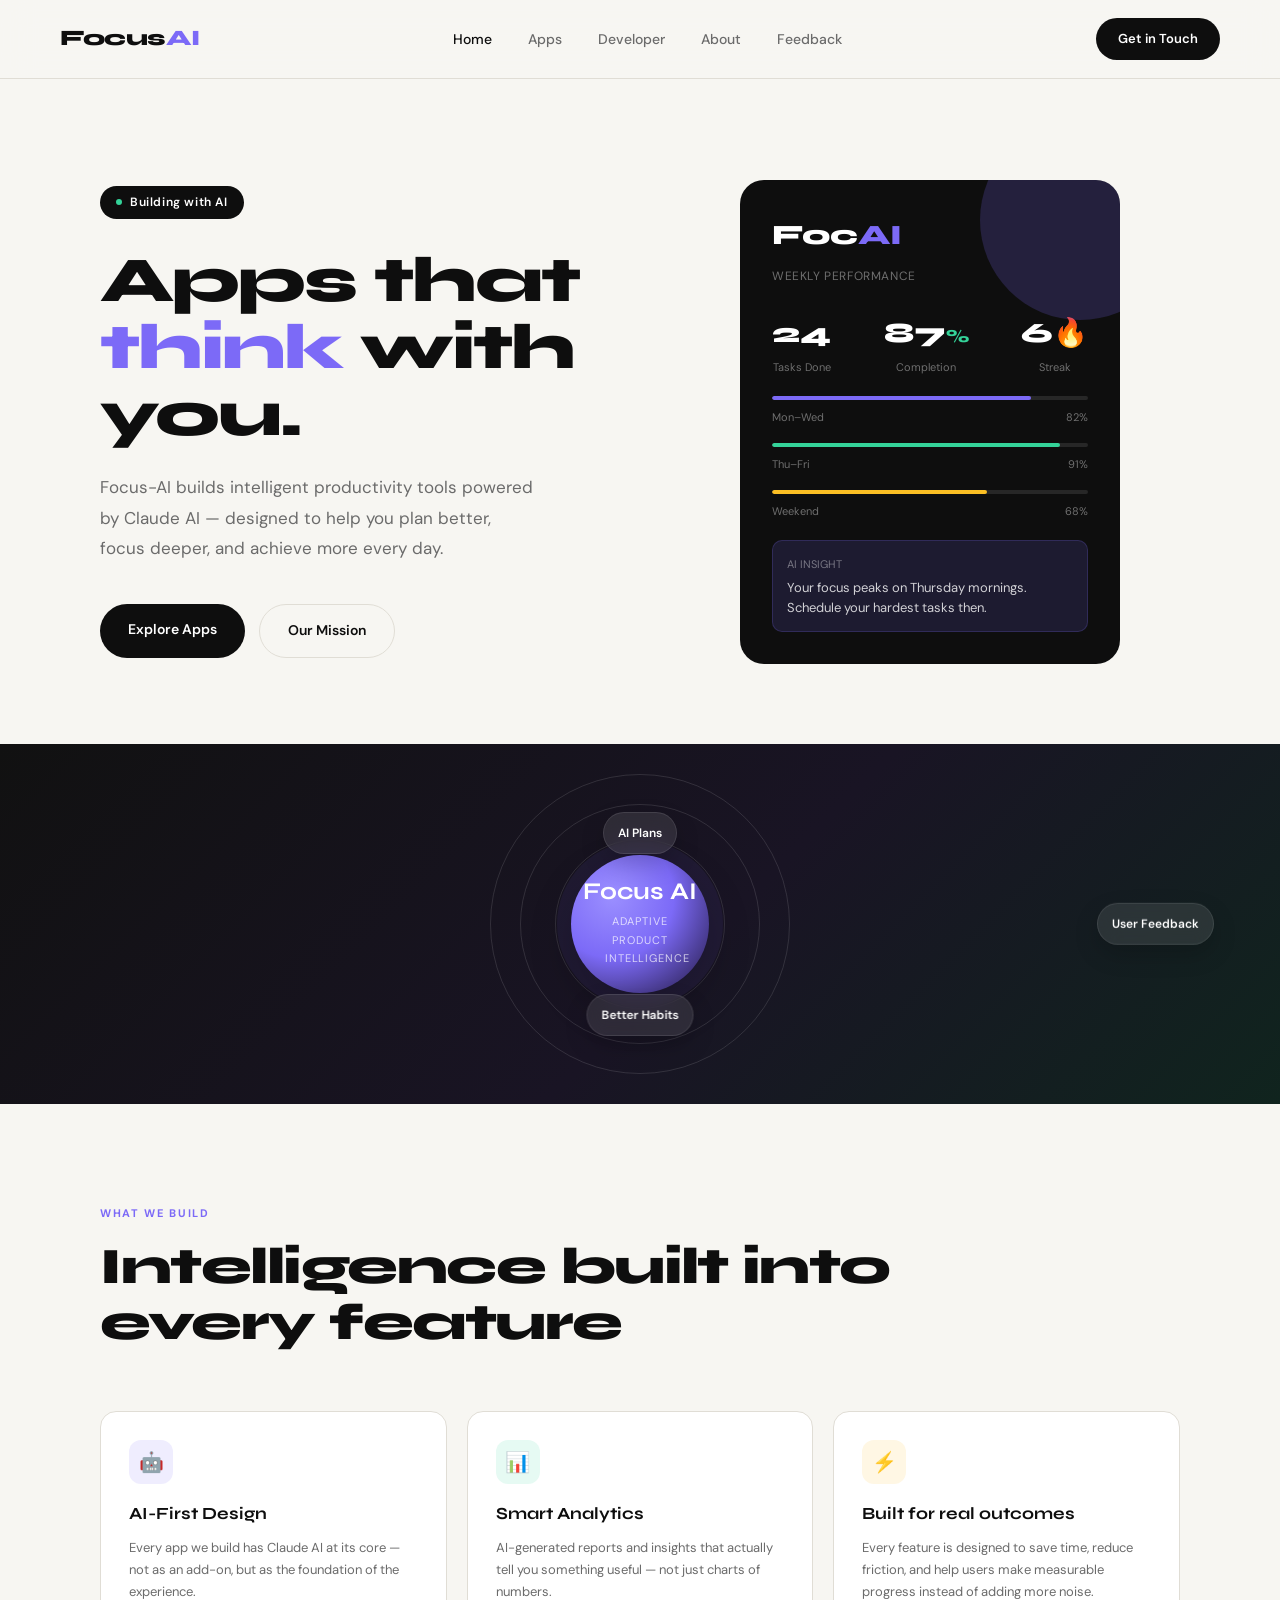
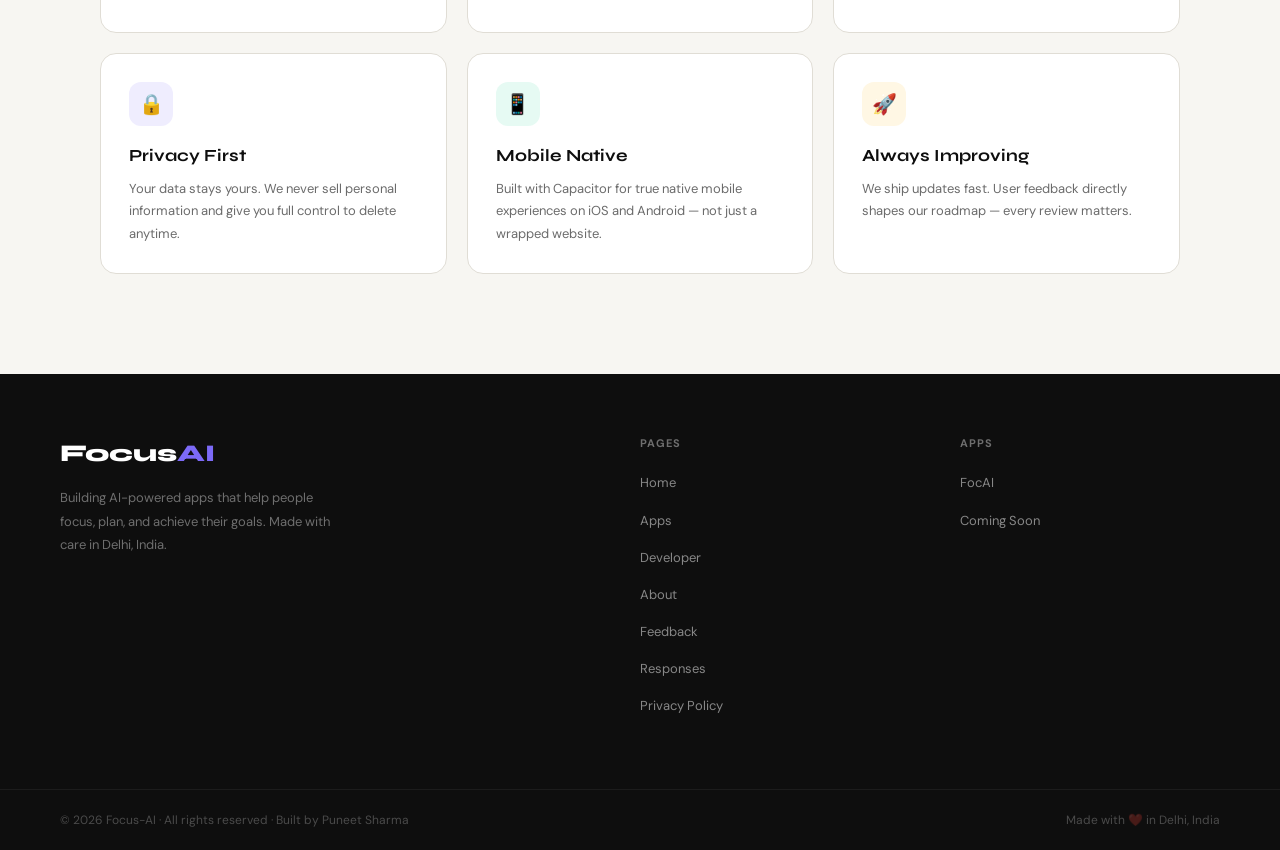
==== commit 4940c9a7: "changes related to privacy policy" ====
--- a/index.html
+++ b/index.html
@@ -92,7 +92,7 @@
 
 <footer>
   <div><div class="footer-brand-name">Focus<span>AI</span></div><div class="footer-desc">Building AI-powered apps that help people focus, plan, and achieve their goals. Made with care in Delhi, India.</div></div>
-  <div><div class="footer-col-title">Pages</div><ul class="footer-links"><li><a href="./index.html">Home</a></li><li><a href="./apps.html">Apps</a></li><li><a href="./developer.html">Developer</a></li><li><a href="./about.html">About</a></li><li><a href="./feedback.html">Feedback</a></li><li><a class="footer-response-link" href="./responses.html">Responses</a></li></ul></div>
+    <div><div class="footer-col-title">Pages</div><ul class="footer-links"><li><a href="./index.html">Home</a></li><li><a href="./apps.html">Apps</a></li><li><a href="./developer.html">Developer</a></li><li><a href="./about.html">About</a></li><li><a href="./feedback.html">Feedback</a></li><li><a class="footer-response-link" href="./responses.html">Responses</a></li><li><a href="./privacy-policy.html">Privacy Policy</a></li></ul></div>
   <div><div class="footer-col-title">Apps</div><ul class="footer-links"><li><a href="./apps.html">FocAI</a></li><li><a href="./feedback.html">Coming Soon</a></li></ul></div>
 </footer>
 <div class="footer-bottom"><div class="footer-copy">© 2026 Focus-AI · All rights reserved · Built by Puneet Sharma</div><div class="footer-copy">Made with ❤️ in Delhi, India</div></div>
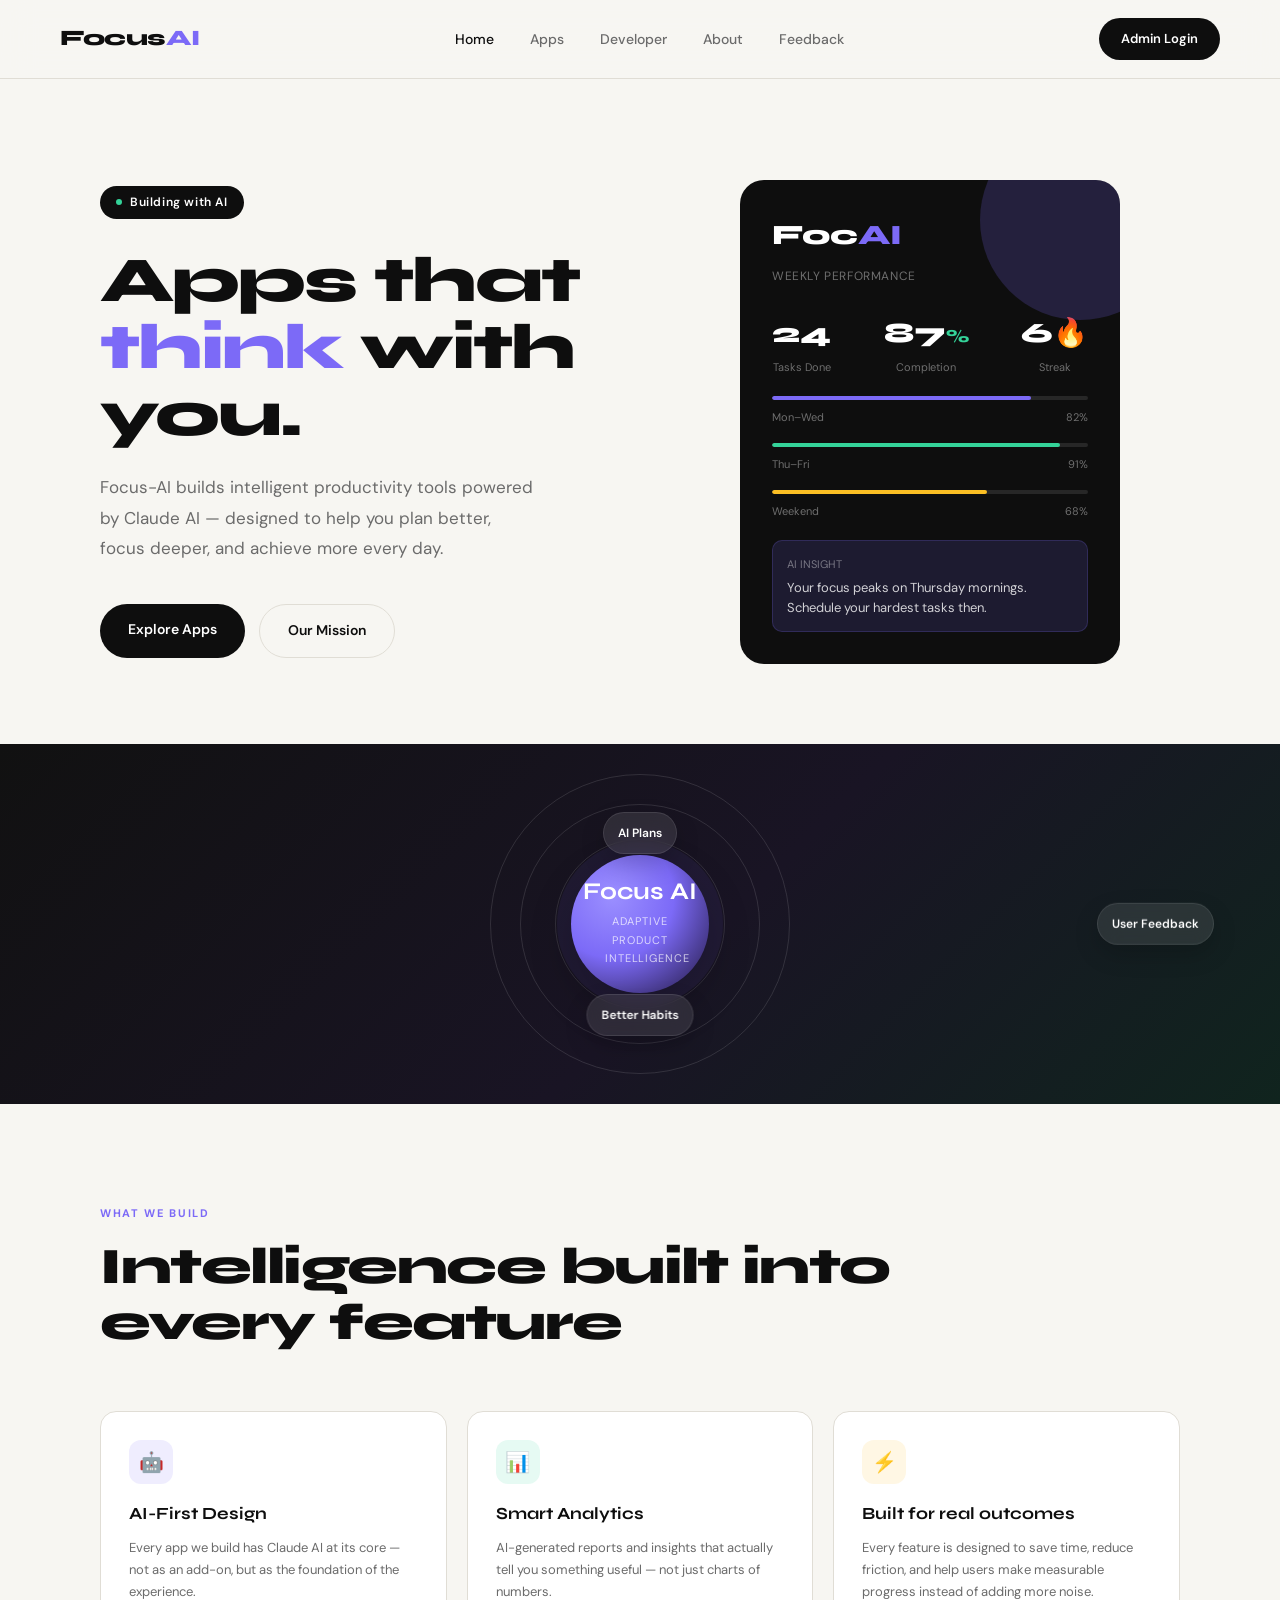
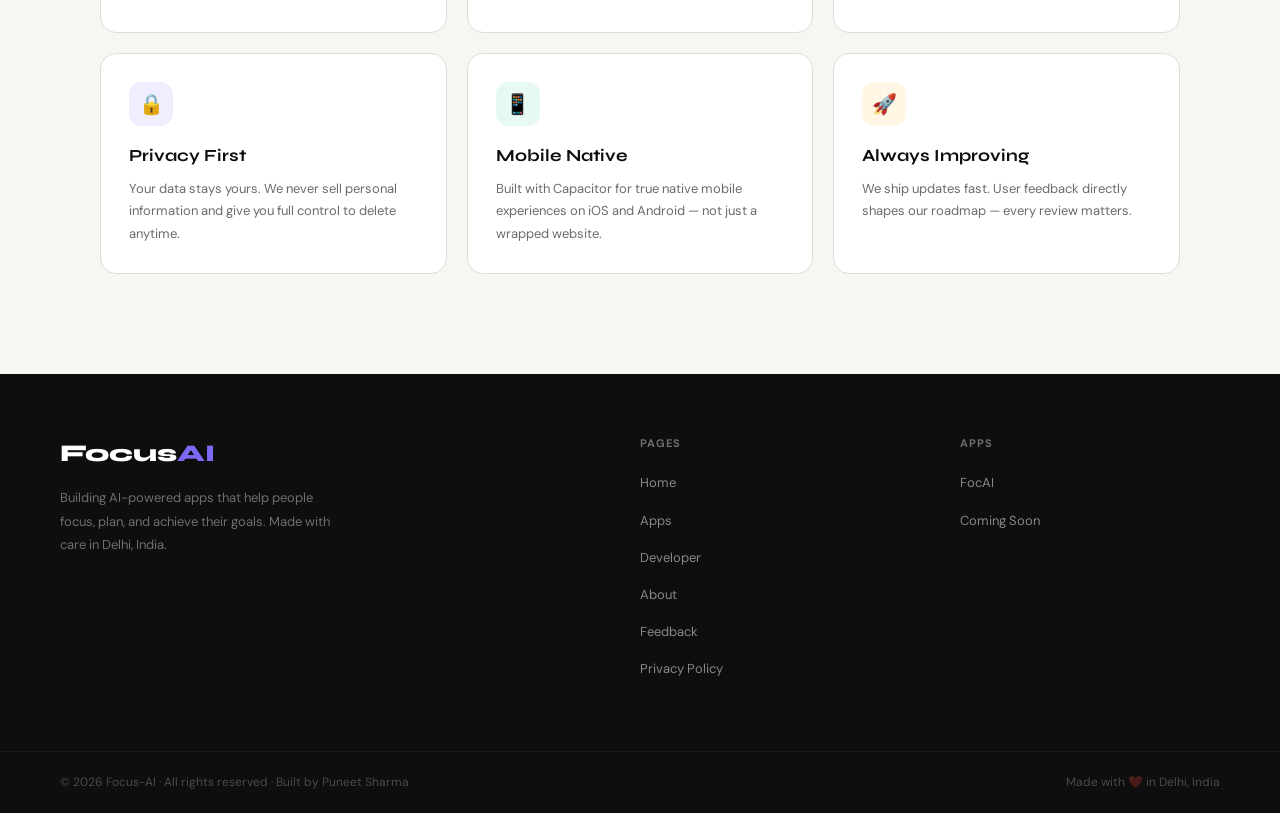
==== commit c1d19624: "minor change for admin login" ====
--- a/index.html
+++ b/index.html
@@ -17,7 +17,7 @@
     <li><a href="./about.html">About</a></li>
     <li><a href="./feedback.html">Feedback</a></li>
   </ul>
-  <a class="nav-cta" href="./feedback.html">Get in Touch</a>
+  <a class="nav-cta" href="./admin-login.html">Admin Login</a>
 </nav>
 
 <main class="page">
@@ -92,7 +92,7 @@
 
 <footer>
   <div><div class="footer-brand-name">Focus<span>AI</span></div><div class="footer-desc">Building AI-powered apps that help people focus, plan, and achieve their goals. Made with care in Delhi, India.</div></div>
-    <div><div class="footer-col-title">Pages</div><ul class="footer-links"><li><a href="./index.html">Home</a></li><li><a href="./apps.html">Apps</a></li><li><a href="./developer.html">Developer</a></li><li><a href="./about.html">About</a></li><li><a href="./feedback.html">Feedback</a></li><li><a class="footer-response-link" href="./responses.html">Responses</a></li><li><a href="./privacy-policy.html">Privacy Policy</a></li></ul></div>
+    <div><div class="footer-col-title">Pages</div><ul class="footer-links"><li><a href="./index.html">Home</a></li><li><a href="./apps.html">Apps</a></li><li><a href="./developer.html">Developer</a></li><li><a href="./about.html">About</a></li><li><a href="./feedback.html">Feedback</a></li><li><a href="./privacy-policy.html">Privacy Policy</a></li></ul></div>
   <div><div class="footer-col-title">Apps</div><ul class="footer-links"><li><a href="./apps.html">FocAI</a></li><li><a href="./feedback.html">Coming Soon</a></li></ul></div>
 </footer>
 <div class="footer-bottom"><div class="footer-copy">© 2026 Focus-AI · All rights reserved · Built by Puneet Sharma</div><div class="footer-copy">Made with ❤️ in Delhi, India</div></div>
--- a/styles.css
+++ b/styles.css
@@ -9,6 +9,7 @@
 .nav-links{display:flex;gap:36px;list-style:none}
 .nav-links a{font-size:14px;font-weight:500;color:var(--muted);text-decoration:none;transition:color 0.2s}
 .nav-links a:hover,.nav-links a.active{color:var(--dark)}
+.nav-cta-form{margin:0}
 .nav-cta{background:var(--dark);color:#fff;border:none;padding:10px 22px;border-radius:50px;font-family:var(--font-body);font-size:13px;font-weight:600;cursor:pointer;transition:all 0.2s;text-decoration:none}
 .nav-cta:hover{background:var(--accent)}
 .page{min-height:100vh;padding-top:80px}
@@ -65,10 +66,10 @@
 .dev-hero{padding:100px 60px 60px;max-width:1200px;margin:0 auto;display:grid;grid-template-columns:1fr 1fr;gap:80px;align-items:center}.dev-photo{width:100%;aspect-ratio:1;border-radius:24px;background:linear-gradient(135deg,var(--dark),#2d2d2d);display:flex;align-items:center;justify-content:center;font-size:80px;position:relative;overflow:hidden;box-shadow:var(--shadow)}.dev-photo-img{width:100%;height:100%;object-fit:cover;object-position:center 22%;display:block}.dev-name{font-family:var(--font-display);font-size:clamp(36px,5vw,58px);font-weight:800;letter-spacing:-2px;color:var(--dark);margin-bottom:8px}.dev-title{font-size:16px;color:var(--accent);font-weight:600;margin-bottom:20px}.dev-bio{font-size:16px;color:var(--muted);line-height:1.9;margin-bottom:32px}.dev-skills{display:flex;flex-wrap:wrap;gap:10px;margin-bottom:32px}.skill{padding:6px 16px;border-radius:50px;font-size:12px;font-weight:600;background:var(--dark);color:#fff}.dev-links{display:flex;gap:14px;flex-wrap:wrap}.dev-link{display:flex;align-items:center;gap:8px;padding:10px 20px;border-radius:50px;font-size:13px;font-weight:600;text-decoration:none;transition:all 0.2s;border:1.5px solid var(--border);color:var(--dark)}.dev-link:hover{background:var(--dark);color:#fff;border-color:var(--dark)}.dev-stats{display:grid;grid-template-columns:repeat(3,1fr);gap:20px;padding:60px;background:var(--dark);border-radius:0}.dev-stat{text-align:center}.dev-stat-num{font-family:var(--font-display);font-size:42px;font-weight:800;color:#fff}.dev-stat-num span{color:var(--accent)}.dev-stat-label{font-size:12px;color:rgba(255,255,255,0.4);margin-top:4px}.dev-story-grid{display:grid;grid-template-columns:1fr 1fr;gap:40px;margin-top:40px}
 .feedback-wrap{padding:100px 60px;max-width:800px;margin:0 auto}.feedback-header{text-align:center;margin-bottom:60px}.feedback-form{background:var(--card);border:1px solid var(--border);border-radius:24px;padding:48px}.form-row{display:grid;grid-template-columns:1fr 1fr;gap:20px;margin-bottom:20px}.form-group{margin-bottom:20px}label{display:block;font-size:12px;font-weight:700;color:var(--dark);margin-bottom:8px;text-transform:uppercase;letter-spacing:0.05em}input,textarea,select{width:100%;padding:14px 18px;border-radius:12px;border:1.5px solid var(--border);background:var(--bg);font-family:var(--font-body);font-size:14px;color:var(--text);outline:none;transition:border-color 0.2s}input:focus,textarea:focus,select:focus{border-color:var(--accent)}textarea{resize:vertical;min-height:140px}.rating-row{display:flex;gap:10px;margin-bottom:20px}.rating-btn{flex:1;padding:12px;border-radius:12px;border:1.5px solid var(--border);background:var(--bg);font-size:20px;cursor:pointer;transition:all 0.2s;font-family:var(--font-body)}.rating-btn:hover,.rating-btn.selected{border-color:var(--accent);background:rgba(124,106,247,0.08);transform:translateY(-2px)}.submit-btn{width:100%;padding:16px;border-radius:50px;border:none;background:var(--dark);color:#fff;font-family:var(--font-display);font-size:16px;font-weight:700;cursor:pointer;transition:all 0.2s}.submit-btn:hover{background:var(--accent);transform:translateY(-2px)}.submit-btn:disabled{opacity:0.65;cursor:wait;transform:none}.form-helper{margin-top:14px;font-size:13px;color:var(--muted);text-align:center}.success-msg{display:none;text-align:center;padding:32px;background:rgba(52,211,153,0.1);border-radius:16px;border:1px solid rgba(52,211,153,0.3);margin-top:24px}.success-msg.show{display:block}.success-msg.is-error{background:rgba(229,92,92,0.1);border-color:rgba(229,92,92,0.28)}.success-msg h3{font-family:var(--font-display);font-size:22px;color:var(--dark);margin-bottom:8px}.success-msg p{color:var(--muted);font-size:14px}
 .contact-grid{display:grid;grid-template-columns:repeat(3,1fr);gap:20px;margin-top:40px}.contact-card{background:var(--card);border:1px solid var(--border);border-radius:var(--radius);padding:24px;text-align:center}
-.responses-wrap{padding:100px 60px;max-width:1240px;margin:0 auto}.responses-header{text-align:center;margin-bottom:24px}.responses-toolbar{display:flex;justify-content:flex-end;gap:12px;align-items:center;margin-bottom:20px}.responses-download,.responses-logout{padding:10px 18px}.responses-download:disabled{opacity:0.45;cursor:not-allowed;transform:none}.responses-empty{background:var(--card);border:1px dashed var(--border);border-radius:24px;padding:38px;text-align:center;color:var(--muted)}.responses-table-wrap{margin-top:20px;background:var(--card);border:1px solid var(--border);border-radius:24px;box-shadow:var(--shadow);overflow:auto}.responses-table{width:100%;border-collapse:collapse;min-width:980px}.responses-table th,.responses-table td{padding:18px 20px;text-align:left;vertical-align:top;border-bottom:1px solid var(--border)}.responses-table th{font-size:12px;font-weight:800;letter-spacing:0.08em;text-transform:uppercase;color:var(--muted);background:rgba(238,234,224,0.55)}.responses-table td{font-size:14px;color:var(--text);line-height:1.7}.responses-table tbody tr:last-child td{border-bottom:none}.responses-table tbody tr:hover{background:rgba(124,106,247,0.04)}.response-message-cell{min-width:280px;white-space:pre-wrap}.responses-login-wrap{padding:100px 20px;min-height:calc(100vh - 80px);display:flex;align-items:center;justify-content:center}.responses-login-card{width:100%;max-width:520px;background:var(--card);border:1px solid var(--border);border-radius:24px;padding:40px;box-shadow:var(--shadow)}.responses-login-form{display:grid;gap:16px}.responses-login-error{margin-top:16px;color:#b42318;font-size:14px;text-align:center}
+.responses-wrap{padding:100px 60px;max-width:1280px;margin:0 auto}.admin-dashboard{display:grid;grid-template-columns:290px minmax(0,1fr);gap:0;align-items:stretch;background:var(--card);border:1px solid var(--border);border-radius:20px;overflow:hidden}.admin-sidebar{position:sticky;top:108px;background:#faf8f1;padding:28px 20px;border-right:1px solid var(--border);min-height:calc(100vh - 140px)}.admin-sidebar-title{font-family:var(--font-display);font-size:28px;line-height:1.1;letter-spacing:-0.8px;color:var(--dark);margin-bottom:8px}.admin-sidebar-copy{font-size:14px;line-height:1.6;color:var(--muted);margin-bottom:18px}.admin-sidebar-label{font-size:11px;font-weight:700;letter-spacing:0.12em;text-transform:uppercase;color:var(--muted);margin-bottom:12px;padding-left:6px}.admin-nav-list{display:grid;gap:8px}.admin-nav-item{display:flex;align-items:center;width:100%;padding:14px 14px;border-radius:10px;border:1px solid transparent;background:transparent;color:var(--dark);text-align:left;cursor:pointer;transition:border-color 0.2s,background 0.2s}.admin-nav-item:hover{background:#fff;border-color:var(--border)}.admin-nav-item.active{background:#fff;border-color:var(--border);box-shadow:inset 3px 0 0 var(--accent)}.admin-nav-text{display:grid;gap:2px}.admin-nav-text strong{font-size:14px;font-weight:700;letter-spacing:0}.admin-nav-text small{font-size:12px;color:var(--muted)}.admin-panel-wrap{min-width:0;background:#fff;padding:28px}.admin-panel{display:none;background:transparent;border:none;border-radius:0;padding:0;box-shadow:none}.admin-panel.active{display:block}.responses-header{margin-bottom:24px}.responses-header-left{display:flex;justify-content:space-between;align-items:flex-start;gap:20px;text-align:left}.admin-panel-eyebrow{font-size:12px;font-weight:700;letter-spacing:0.08em;text-transform:uppercase;color:var(--muted);margin-bottom:8px}.admin-panel-title{margin-bottom:10px}.admin-panel-sub{max-width:560px}.admin-metrics{display:grid;grid-template-columns:repeat(2,minmax(150px,1fr));gap:12px}.admin-metric-card,.admin-simple-card,.admin-note-card{padding:16px;border-radius:12px;background:#fcfcfc;border:1px solid var(--border);min-width:0}.admin-metric-card span,.admin-simple-card span{display:block;font-size:11px;font-weight:700;letter-spacing:0.08em;text-transform:uppercase;color:var(--muted);margin-bottom:6px}.admin-metric-card strong,.admin-simple-card strong{display:block;font-family:var(--font-display);font-size:20px;line-height:1.2;color:var(--dark);word-break:break-word}.admin-simple-grid{display:grid;grid-template-columns:repeat(2,minmax(220px,1fr));gap:14px}.admin-simple-card p,.admin-note-card p{margin-top:8px;font-size:14px;line-height:1.7;color:var(--muted)}.admin-note-card strong{display:block;font-size:16px;color:var(--dark)}.admin-inline-form{margin-top:16px}.responses-toolbar{display:flex;justify-content:flex-end;gap:12px;align-items:center;margin-bottom:20px}.responses-download,.responses-logout{padding:10px 18px}.responses-download:disabled{opacity:0.45;cursor:not-allowed;transform:none}.responses-empty{background:#fafafa;border:1px dashed var(--border);border-radius:16px;padding:32px;text-align:center;color:var(--muted)}.responses-table-wrap{margin-top:20px;background:var(--card);border:1px solid var(--border);border-radius:16px;box-shadow:none;overflow:auto}.responses-table{width:100%;border-collapse:collapse;min-width:980px}.responses-table th,.responses-table td{padding:16px 18px;text-align:left;vertical-align:top;border-bottom:1px solid var(--border)}.responses-table th{font-size:12px;font-weight:800;letter-spacing:0.08em;text-transform:uppercase;color:var(--muted);background:#f7f6f2}.responses-table td{font-size:14px;color:var(--text);line-height:1.7}.responses-table tbody tr:last-child td{border-bottom:none}.responses-table tbody tr:hover{background:#fafafa}.response-message-cell{min-width:280px;white-space:pre-wrap}.responses-login-wrap{padding:100px 20px;min-height:calc(100vh - 80px);display:flex;align-items:center;justify-content:center}.responses-login-card{width:100%;max-width:520px;background:var(--card);border:1px solid var(--border);border-radius:24px;padding:40px;box-shadow:var(--shadow)}.responses-login-form{display:grid;gap:16px}.responses-login-error{margin-top:16px;color:#b42318;font-size:14px;text-align:center}
 .about-hero{padding:100px 60px 60px;max-width:1200px;margin:0 auto;text-align:center}.about-hero h1{font-family:var(--font-display);font-size:clamp(40px,5vw,72px);font-weight:800;letter-spacing:-2px;color:var(--dark);margin-bottom:24px;line-height:1.05}.about-hero p{font-size:18px;color:var(--muted);max-width:600px;margin:0 auto 60px;line-height:1.8}.about-mission{background:var(--dark);border-radius:24px;padding:60px;max-width:1080px;margin:0 auto 80px;display:grid;grid-template-columns:1fr 1fr;gap:60px;align-items:center}.mission-label{font-size:11px;font-weight:700;color:rgba(255,255,255,0.4);letter-spacing:0.15em;text-transform:uppercase;margin-bottom:16px}.mission-text{font-family:var(--font-display);font-size:28px;font-weight:800;color:#fff;line-height:1.3;letter-spacing:-0.5px}.mission-desc{font-size:15px;color:rgba(255,255,255,0.5);line-height:1.8}.values-grid{display:grid;grid-template-columns:repeat(2,1fr);gap:20px;max-width:1080px;margin:0 auto 80px;padding:0 60px}.value-card{background:var(--card);border:1px solid var(--border);border-radius:var(--radius);padding:32px}.value-num{font-family:var(--font-display);font-size:48px;font-weight:800;color:var(--bg2);line-height:1;margin-bottom:16px}.value-title{font-family:var(--font-display);font-size:20px;font-weight:800;color:var(--dark);margin-bottom:10px}.value-desc{font-size:14px;color:var(--muted);line-height:1.7}.tech-stack{padding:60px;background:radial-gradient(circle at top,rgba(124,106,247,0.16),transparent 32%),linear-gradient(180deg,#0f0f13,#131421);text-align:center;overflow:hidden}.tech-title{font-family:var(--font-display);font-size:32px;font-weight:800;color:#fff;margin-bottom:24px;letter-spacing:-1px}.tech-cloud{position:relative;min-height:500px;max-width:980px;margin:0 auto;border-radius:32px;background:radial-gradient(circle at center,rgba(124,106,247,0.22),transparent 22%),radial-gradient(circle at 20% 20%,rgba(52,211,153,0.1),transparent 20%),rgba(255,255,255,0.02);border:1px solid rgba(255,255,255,0.08);overflow:hidden;isolation:isolate}.tech-cloud::before,.tech-cloud::after{content:'';position:absolute;top:50%;left:50%;border-radius:50%;border:1px solid rgba(255,255,255,0.08);transform:translate(-50%,-50%)}.tech-cloud::before{width:320px;height:320px}.tech-cloud::after{width:500px;height:500px}.tech-core{position:absolute;top:50%;left:50%;transform:translate(-50%,-50%) translateZ(0);width:170px;height:170px;border-radius:50%;background:radial-gradient(circle at 30% 30%,#9b8fff,#6f5ce6 55%,#1b1730 100%);display:flex;flex-direction:column;align-items:center;justify-content:center;color:#fff;box-shadow:0 0 0 16px rgba(124,106,247,0.08),0 22px 50px rgba(0,0,0,0.3);z-index:2;-webkit-transform:translate(-50%,-50%) translateZ(0)}.tech-core strong{font-family:var(--font-display);font-size:28px;line-height:1}.tech-core span{display:block;margin-top:8px;max-width:12ch;font-size:11px;line-height:1.5;letter-spacing:0.08em;text-transform:uppercase;color:rgba(255,255,255,0.72)}.tech-node{position:absolute;display:inline-flex;align-items:center;justify-content:center;padding:10px 16px;border-radius:999px;background:rgba(255,255,255,0.08);border:1px solid rgba(255,255,255,0.12);color:rgba(255,255,255,0.85);font-size:13px;font-weight:600;backdrop-filter:blur(10px);-webkit-backdrop-filter:blur(10px);box-shadow:0 12px 24px rgba(0,0,0,0.16);animation:techPulse 8s ease-in-out infinite;animation-fill-mode:both;will-change:transform,opacity;transform:translateZ(0);-webkit-transform:translateZ(0)}.node-1{top:10%;left:12%;animation-delay:0s}.node-2{top:14%;left:58%;animation-delay:0.4s}.node-3{top:24%;left:76%;animation-delay:0.8s}.node-4{top:42%;left:82%;animation-delay:1.2s}.node-5{top:68%;left:74%;animation-delay:1.6s}.node-6{top:78%;left:52%;animation-delay:2s}.node-7{top:74%;left:18%;animation-delay:2.4s}.node-8{top:52%;left:6%;animation-delay:2.8s}.node-9{top:30%;left:4%;animation-delay:3.2s}.node-10{top:8%;left:36%;animation-delay:3.6s}.node-11{top:58%;left:58%;animation-delay:4s}.node-12{top:62%;left:34%;animation-delay:4.4s}.node-13{top:34%;left:58%;animation-delay:4.8s}.node-14{top:18%;left:24%;animation-delay:5.2s}.node-15{top:84%;left:30%;animation-delay:5.6s}.node-16{top:84%;left:64%;animation-delay:6s}
-footer{background:var(--dark);padding:60px;display:grid;grid-template-columns:2fr 1fr 1fr;gap:60px}.footer-brand-name{font-family:var(--font-display);font-size:24px;font-weight:800;color:#fff;margin-bottom:12px}.footer-brand-name span{color:var(--accent)}.footer-desc{font-size:13px;color:rgba(255,255,255,0.4);line-height:1.8;max-width:280px}.footer-col-title{font-size:11px;font-weight:700;color:rgba(255,255,255,0.4);letter-spacing:0.1em;text-transform:uppercase;margin-bottom:16px}.footer-links{list-style:none}.footer-links li{margin-bottom:10px}.footer-links a{font-size:13px;color:rgba(255,255,255,0.5);text-decoration:none;transition:color 0.2s}.footer-links a:hover{color:#fff}.footer-response-link{text-decoration:line-through;text-decoration-thickness:1.5px;text-decoration-color:rgba(255,255,255,0.38)}.footer-bottom{background:var(--dark);padding:20px 60px;border-top:1px solid rgba(255,255,255,0.06);display:flex;justify-content:space-between;align-items:center}.footer-copy{font-size:12px;color:rgba(255,255,255,0.25)}
+footer{background:var(--dark);padding:60px;display:grid;grid-template-columns:2fr 1fr 1fr;gap:60px}.footer-brand-name{font-family:var(--font-display);font-size:24px;font-weight:800;color:#fff;margin-bottom:12px}.footer-brand-name span{color:var(--accent)}.footer-desc{font-size:13px;color:rgba(255,255,255,0.4);line-height:1.8;max-width:280px}.footer-col-title{font-size:11px;font-weight:700;color:rgba(255,255,255,0.4);letter-spacing:0.1em;text-transform:uppercase;margin-bottom:16px}.footer-links{list-style:none}.footer-links li{margin-bottom:10px}.footer-links a{font-size:13px;color:rgba(255,255,255,0.5);text-decoration:none;transition:color 0.2s}.footer-links a:hover{color:#fff}.footer-bottom{background:var(--dark);padding:20px 60px;border-top:1px solid rgba(255,255,255,0.06);display:flex;justify-content:space-between;align-items:center}.footer-copy{font-size:12px;color:rgba(255,255,255,0.25)}
 @keyframes pulse{0%,100%{opacity:1}50%{opacity:0.4}}@keyframes fillBar{to{width:var(--w)}}@keyframes fadeUp{from{opacity:0;transform:translateY(24px)}to{opacity:1;transform:translateY(0)}}@keyframes pulseOrbit{0%,100%{transform:scale(1);opacity:0.55}50%{transform:scale(1.05);opacity:1}}@keyframes techPulse{0%,100%{opacity:0.28;transform:translate3d(0,12px,0) scale(0.92)}15%,70%{opacity:1;transform:translate3d(0,0,0) scale(1)}85%{opacity:0.4;transform:translate3d(0,-8px,0) scale(0.96)}}.fade-up{animation:fadeUp 0.6s ease both}.delay-1{animation-delay:0.1s}.delay-2{animation-delay:0.2s}.delay-3{animation-delay:0.3s}
-@media(max-width:768px){nav{padding:14px 16px}.nav-links{display:none}.nav-cta{padding:9px 14px;font-size:12px}.page{padding-top:74px}.hero,.dev-hero{grid-template-columns:1fr;padding:72px 20px 32px;gap:32px}.hero h1{font-size:clamp(34px,11vw,48px);letter-spacing:-1.4px}.hero p,.dev-bio,.about-hero p{font-size:15px;line-height:1.75}.hero-btns{flex-direction:column;align-items:stretch}.btn-primary,.btn-secondary{width:100%;text-align:center}.hero-card{max-width:none;padding:24px}.hero-stat{gap:10px}.stat-num{font-size:24px}.stats-strip{padding:32px 20px}.signal-graphic{order:-1;min-height:220px}.signal-pill{padding:8px 12px;font-size:11px}.pill-right{right:18px;top:auto;bottom:84px;transform:none}.section{padding:52px 20px}.section-title{font-size:clamp(28px,9vw,40px);letter-spacing:-1px}.section-sub{font-size:15px}.features-grid{grid-template-columns:1fr}.apps-grid{grid-template-columns:1fr}.app-card{padding:26px 22px}.app-footer{flex-direction:column;align-items:flex-start}.feedback-wrap,.responses-wrap{padding:72px 20px}.feedback-form,.responses-login-card{padding:28px 20px}.form-row,.contact-grid,.dev-story-grid{grid-template-columns:1fr}.rating-row{display:grid;grid-template-columns:repeat(3,minmax(0,1fr))}.rating-btn{min-width:0;padding:10px;font-size:18px}.responses-toolbar{justify-content:center;flex-wrap:wrap}.responses-table{min-width:720px}.responses-table th,.responses-table td{padding:14px 16px}.response-message-cell{min-width:220px}.about-hero{padding:72px 20px 32px}.about-mission{grid-template-columns:1fr;padding:28px;gap:28px}.mission-text{font-size:24px}.values-grid{grid-template-columns:1fr;padding:0 20px}.value-card{padding:28px}.tech-stack{padding:40px 20px}.tech-cloud{min-height:660px}.tech-cloud::before{width:220px;height:220px}.tech-cloud::after{width:340px;height:340px}.node-1{top:6%;left:8%}.node-2{top:14%;left:48%}.node-3{top:24%;left:64%}.node-4{top:40%;left:66%}.node-5{top:56%;left:60%}.node-6{top:72%;left:48%}.node-7{top:80%;left:10%}.node-8{top:48%;left:4%}.node-9{top:28%;left:2%}.node-10{top:8%;left:26%}.node-11{top:58%;left:34%}.node-12{top:68%;left:22%}.node-13{top:34%;left:46%}.node-14{top:18%;left:18%}.node-15{top:86%;left:26%}.node-16{top:88%;left:58%}footer{grid-template-columns:1fr;padding:40px 20px;gap:32px}.footer-bottom{padding:16px 20px;flex-direction:column;gap:8px;text-align:center}.dev-stats{grid-template-columns:repeat(3,1fr);padding:28px 20px}}
+@media(max-width:768px){nav{padding:14px 16px}.nav-links{display:none}.nav-cta{padding:9px 14px;font-size:12px}.page{padding-top:74px}.hero,.dev-hero{grid-template-columns:1fr;padding:72px 20px 32px;gap:32px}.hero h1{font-size:clamp(34px,11vw,48px);letter-spacing:-1.4px}.hero p,.dev-bio,.about-hero p{font-size:15px;line-height:1.75}.hero-btns{flex-direction:column;align-items:stretch}.btn-primary,.btn-secondary{width:100%;text-align:center}.hero-card{max-width:none;padding:24px}.hero-stat{gap:10px}.stat-num{font-size:24px}.stats-strip{padding:32px 20px}.signal-graphic{order:-1;min-height:220px}.signal-pill{padding:8px 12px;font-size:11px}.pill-right{right:18px;top:auto;bottom:84px;transform:none}.section{padding:52px 20px}.section-title{font-size:clamp(28px,9vw,40px);letter-spacing:-1px}.section-sub{font-size:15px}.features-grid{grid-template-columns:1fr}.apps-grid{grid-template-columns:1fr}.app-card{padding:26px 22px}.app-footer{flex-direction:column;align-items:flex-start}.feedback-wrap,.responses-wrap{padding:72px 20px}.feedback-form,.responses-login-card{padding:24px 18px}.form-row,.contact-grid,.dev-story-grid{grid-template-columns:1fr}.rating-row{display:grid;grid-template-columns:repeat(3,minmax(0,1fr))}.rating-btn{min-width:0;padding:10px;font-size:18px}.admin-dashboard{grid-template-columns:1fr}.admin-sidebar{position:static;min-height:auto;border-right:none;border-bottom:1px solid var(--border);padding:20px}.admin-panel-wrap{padding:20px}.admin-sidebar-title{font-size:24px}.responses-header-left{flex-direction:column}.admin-metrics,.admin-simple-grid{grid-template-columns:1fr}.responses-toolbar{justify-content:center;flex-wrap:wrap}.responses-table{min-width:720px}.responses-table th,.responses-table td{padding:14px 16px}.response-message-cell{min-width:220px}.about-hero{padding:72px 20px 32px}.about-mission{grid-template-columns:1fr;padding:28px;gap:28px}.mission-text{font-size:24px}.values-grid{grid-template-columns:1fr;padding:0 20px}.value-card{padding:28px}.tech-stack{padding:40px 20px}.tech-cloud{min-height:660px}.tech-cloud::before{width:220px;height:220px}.tech-cloud::after{width:340px;height:340px}.node-1{top:6%;left:8%}.node-2{top:14%;left:48%}.node-3{top:24%;left:64%}.node-4{top:40%;left:66%}.node-5{top:56%;left:60%}.node-6{top:72%;left:48%}.node-7{top:80%;left:10%}.node-8{top:48%;left:4%}.node-9{top:28%;left:2%}.node-10{top:8%;left:26%}.node-11{top:58%;left:34%}.node-12{top:68%;left:22%}.node-13{top:34%;left:46%}.node-14{top:18%;left:18%}.node-15{top:86%;left:26%}.node-16{top:88%;left:58%}footer{grid-template-columns:1fr;padding:40px 20px;gap:32px}.footer-bottom{padding:16px 20px;flex-direction:column;gap:8px;text-align:center}.dev-stats{grid-template-columns:repeat(3,1fr);padding:28px 20px}}
 @media(max-width:560px){.dev-photo{aspect-ratio:0.9}.dev-photo-img{object-position:center 18%}.dev-links{flex-direction:column;align-items:stretch}.dev-link{justify-content:center}.dev-stats{grid-template-columns:1fr;gap:18px}.responses-table{min-width:640px}.tech-cloud{min-height:560px}.node-3,.node-4,.node-15,.node-16{display:none}}
 @media(max-width:430px){nav{padding:12px 14px;align-items:flex-start}.nav-logo{font-size:20px}.nav-cta{padding:8px 12px;font-size:11px;border-radius:16px}.page{padding-top:70px}.hero,.dev-hero,.about-hero,.feedback-wrap,.responses-wrap{padding-left:16px;padding-right:16px}.hero,.dev-hero{padding-top:64px;gap:24px}.hero-badge{padding:6px 12px;font-size:11px;margin-bottom:20px}.hero h1{font-size:34px;line-height:1.02;letter-spacing:-1.2px;margin-bottom:18px}.hero p,.dev-bio,.about-hero p,.section-sub{font-size:14px;line-height:1.7}.hero-card{padding:18px;border-radius:20px}.hero-card-title{font-size:24px}.hero-card-sub,.bar-label,.stat-label{font-size:10px}.hero-stat{gap:6px;margin-bottom:16px}.stat-num{font-size:21px}.stats-strip{padding:24px 16px}.signal-graphic{min-height:190px}.signal-core{width:112px;height:112px}.signal-core strong{font-size:20px}.signal-pill{padding:7px 10px;font-size:10px}.section{padding:44px 16px}.section-title{font-size:30px;line-height:1.04;margin-bottom:12px}.feature-card,.app-card,.value-card,.feedback-form,.responses-login-card,.contact-card{padding:20px;border-radius:18px}.app-icon,.feature-icon{width:48px;height:48px}.app-name{font-size:20px}.app-tags{gap:6px}.tag{padding:4px 10px;font-size:10px}.dev-name{font-size:32px;letter-spacing:-1.3px}.dev-photo{border-radius:20px}.dev-story-grid{gap:20px}.dev-stats{padding:22px 16px}.dev-stat-num{font-size:34px}.dev-stat-label{font-size:11px}.dev-link{padding:10px 14px;font-size:12px}.feedback-header{margin-bottom:36px}.rating-row{grid-template-columns:repeat(2,minmax(0,1fr));gap:8px}.rating-btn{padding:10px 8px;font-size:16px}.submit-btn{padding:15px;font-size:15px}.contact-grid{gap:14px;margin-top:28px}.responses-header{margin-bottom:18px}.responses-toolbar{gap:10px}.responses-download,.responses-logout{width:100%;justify-content:center}.responses-table{min-width:560px}.responses-table th,.responses-table td{padding:12px 14px}.response-message-cell{min-width:180px}.responses-empty{padding:24px;font-size:14px}.about-hero h1{font-size:34px;letter-spacing:-1.2px}.about-mission{padding:22px;gap:20px;border-radius:20px}.mission-text{font-size:21px}.mission-desc{font-size:14px}.tech-stack{padding:32px 16px}.tech-title{font-size:26px}.tech-cloud{min-height:500px;border-radius:24px}.tech-cloud::before{width:180px;height:180px}.tech-cloud::after{width:280px;height:280px}.tech-core{width:130px;height:130px}.tech-core strong{font-size:22px}.tech-core span{font-size:10px}.tech-node{padding:8px 12px;font-size:11px}.node-2,.node-5,.node-11,.node-12{display:none}footer{padding:32px 16px;gap:24px}.footer-brand-name{font-size:22px}.footer-desc,.footer-links a,.footer-copy{font-size:12px}.footer-bottom{padding:14px 16px}}
